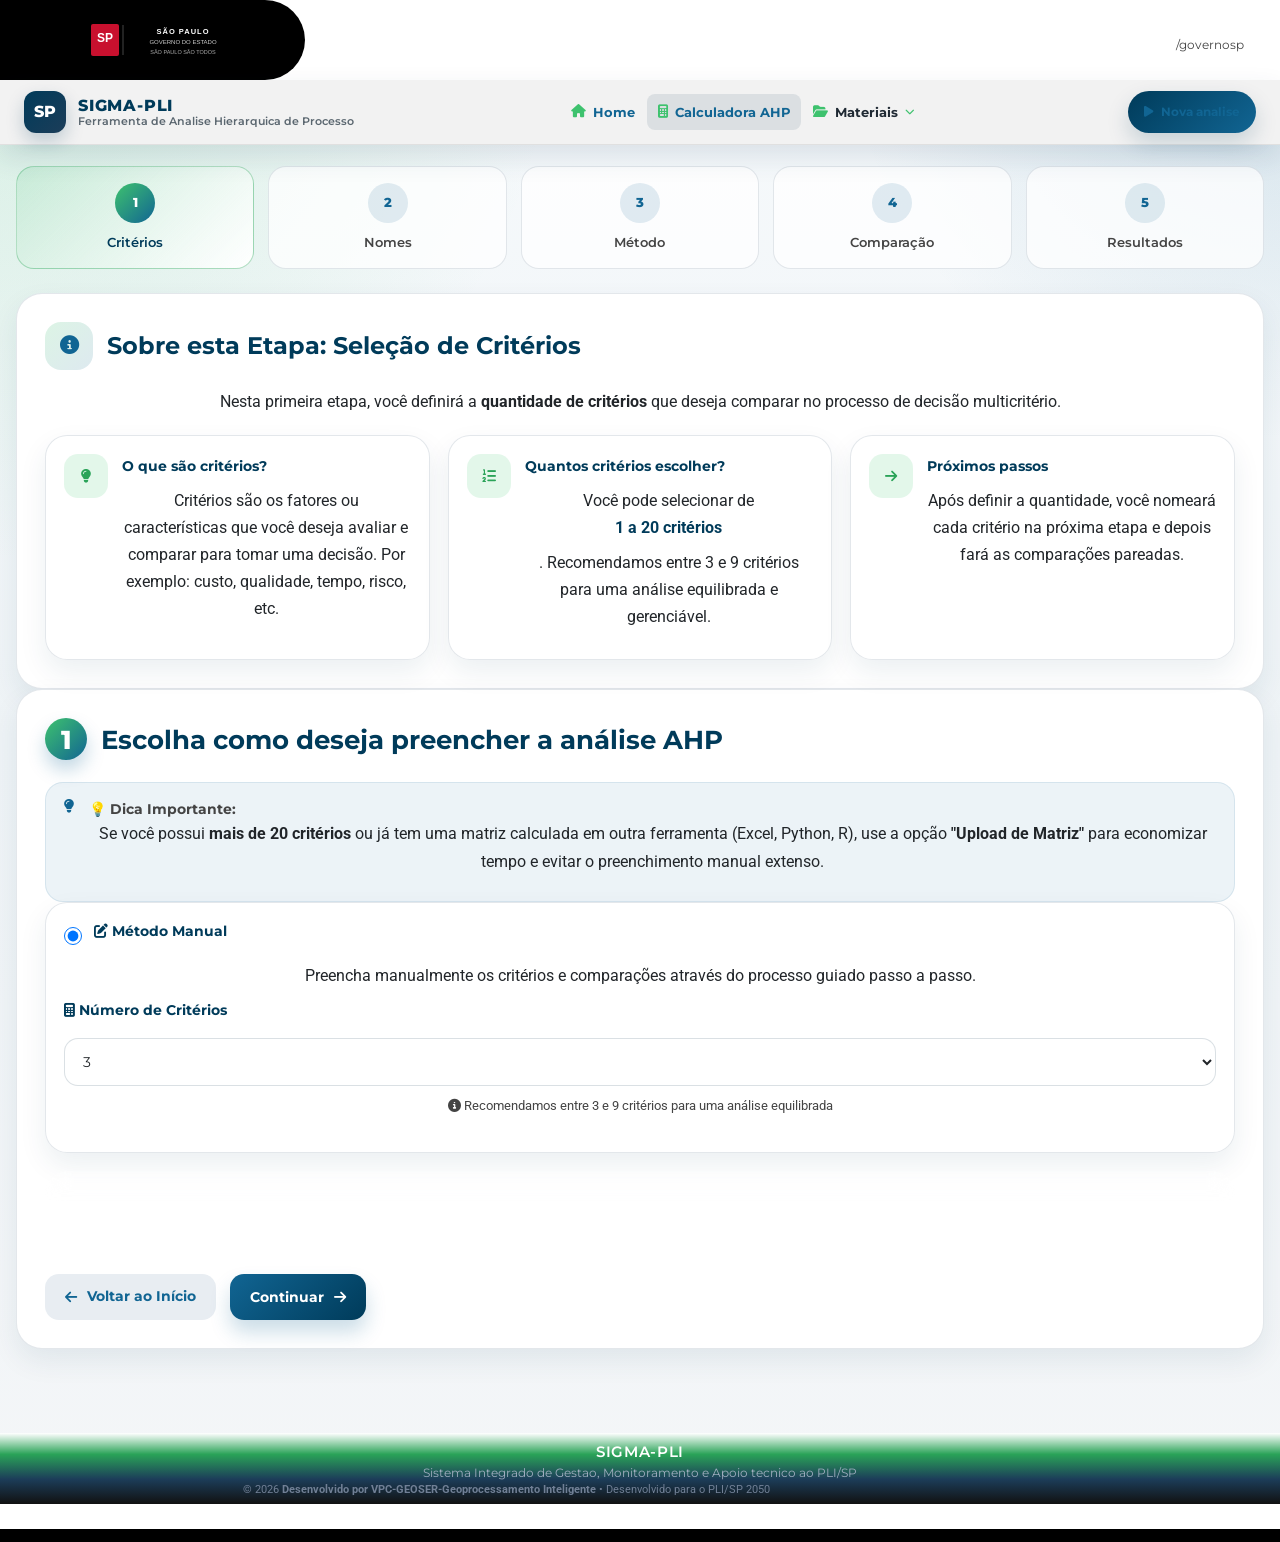
==== step1-criterios.html @ b212f22f "Initial project import with injected template shell" ====
<!DOCTYPE html>
<html lang="pt-BR">
<head>
    <meta charset="UTF-8">
    <meta name="viewport" content="width=device-width, initial-scale=1.0">
    <title>Etapa 1: Seleção de Critérios - SIGMA AHP</title>
    <link rel="stylesheet" href="https://cdnjs.cloudflare.com/ajax/libs/font-awesome/6.5.2/css/all.min.css">
    <link rel="stylesheet" href="assets/govsp/css/top-padrao-govsp-v2.min.css">
    <link rel="stylesheet" href="assets/govsp/css/rodape-padrao-govsp.min.css">
    <link rel="stylesheet" href="sigma-ahp.css">
</head>
<body class="ahp-app vw-page preview-layout preview-sticky-footer">
    <section class="govsp-topo"><div id="govsp-topbarGlobal" class="blu-e"><div id="topbarGlobal"><div id="topbarLink" class="govsp-black"><div class="govsp-portal"><a href="https://www.saopaulo.sp.gov.br" title="Site Governo do Estado de Sao Paulo" target="_blank" rel="noopener noreferrer"><img src="assets/govsp/img/logo-governo-do-estado-sp.svg" alt="Logomarca Governo de Sao Paulo" class="logo"></a></div></div><nav class="govsp-navbar govsp-navbar-expand-lg"><a class="govsp-social" href="http://bit.ly/govspnozap" rel="noopener noreferrer" target="_blank" aria-label="Whatsapp Governo do Estado de SP" title="Whatsapp Governo do Estado de SP"><i class="fab fa-whatsapp govsp-icon-social"></i></a><a class="govsp-social" href="https://www.flickr.com/governosp/" rel="noopener noreferrer" target="_blank" aria-label="Flickr Governo do Estado de SP" title="Flickr Governo do Estado de SP"><i class="fab fa-flickr govsp-icon-social"></i></a><a class="govsp-social" href="https://www.linkedin.com/company/governosp/" rel="noopener noreferrer" target="_blank" aria-label="LinkedIn Governo do Estado de SP" title="LinkedIn Governo do Estado de SP"><i class="fab fa-linkedin-in govsp-icon-social"></i></a><a class="govsp-social" href="https://www.tiktok.com/@governosp" rel="noopener noreferrer" target="_blank" aria-label="TikTok Governo do Estado de SP" title="TikTok Governo do Estado de SP"><i class="fab fa-tiktok govsp-icon-social"></i></a><a class="govsp-social" href="https://www.youtube.com/governosp/" rel="noopener noreferrer" target="_blank" aria-label="Youtube Governo do Estado de SP" title="Youtube Governo do Estado de SP"><i class="fab fa-youtube govsp-icon-social"></i></a><a class="govsp-social" href="https://www.twitter.com/governosp/" rel="noopener noreferrer" target="_blank" aria-label="Twitter Governo do Estado de SP" title="Twitter Governo do Estado de SP"><i class="fab fa-x-twitter govsp-icon-social"></i></a><a class="govsp-social" href="https://www.instagram.com/governosp/" rel="noopener noreferrer" target="_blank" aria-label="Instagram Governo do Estado de SP" title="Instagram Governo do Estado de SP"><i class="fab fa-instagram govsp-icon-social"></i></a><a class="govsp-social" href="https://www.facebook.com/governosp/" rel="noopener noreferrer" target="_blank" aria-label="Facebook Governo do Estado de SP" title="Facebook Governo do Estado de SP"><i class="fab fa-facebook-f govsp-icon-social"></i></a><p class="govsp-social">/governosp</p></nav></div><button class="govsp-kebab" id="govsp-kebab" aria-expanded="false" aria-label="Menu de redes sociais"><i class="fas fa-ellipsis-v"></i></button><ul class="govsp-dropdown vs3" id="govsp-dropdown" aria-hidden="true"><li><a class="govsp-social" role="button" href="http://bit.ly/govspnozap" rel="noopener noreferrer" target="_blank" aria-label="Whatsapp Governo do Estado de SP" title="Whatsapp Governo do Estado de SP"><i class="fab fa-whatsapp govsp-icon-social"></i></a></li><li><a class="govsp-social" role="button" href="https://www.flickr.com/governosp/" rel="noopener noreferrer" target="_blank" aria-label="Flickr Governo do Estado de SP" title="Flickr Governo do Estado de SP"><i class="fab fa-flickr govsp-icon-social"></i></a></li><li><a class="govsp-social" role="button" href="https://www.linkedin.com/company/governosp/" rel="noopener noreferrer" target="_blank" aria-label="LinkedIn Governo do Estado de SP" title="LinkedIn Governo do Estado de SP"><i class="fab fa-linkedin-in govsp-icon-social"></i></a></li><li><a class="govsp-social" role="button" href="https://www.tiktok.com/@governosp" rel="noopener noreferrer" target="_blank" aria-label="TikTok Governo do Estado de SP" title="TikTok Governo do Estado de SP"><i class="fab fa-tiktok govsp-icon-social"></i></a></li><li><a class="govsp-social" role="button" href="https://www.twitter.com/governosp/" rel="noopener noreferrer" target="_blank" aria-label="Twitter Governo do Estado de SP" title="Twitter Governo do Estado de SP"><i class="fab fa-x-twitter govsp-icon-social"></i></a></li><li><a class="govsp-social" role="button" href="https://www.youtube.com/governosp/" rel="noopener noreferrer" target="_blank" aria-label="Youtube Governo do Estado de SP" title="Youtube Governo do Estado de SP"><i class="fab fa-youtube govsp-icon-social"></i></a></li><li><a class="govsp-social" role="button" href="https://www.instagram.com/governosp/" rel="noopener noreferrer" target="_blank" aria-label="Instagram Governo do Estado de SP" title="Instagram Governo do Estado de SP"><i class="fab fa-instagram govsp-icon-social"></i></a></li><li><a class="govsp-social" role="button" href="https://www.facebook.com/governosp/" rel="noopener noreferrer" target="_blank" aria-label="Facebook Governo do Estado de SP" title="Facebook Governo do Estado de SP"><i class="fab fa-facebook-f govsp-icon-social"></i></a></li><li><p class="govsp-social">/governosp</p></li></ul></div></section>
    <header class="sigma-header sigma-header--public"><nav class="sigma-navbar"><div class="sigma-navbar__container"><a href="sigma-ahp.html" class="sigma-navbar__brand"><div class="sigma-navbar__brand-text"><span class="sigma-navbar__brand-title">SIGMA</span><span class="sigma-navbar__brand-subtitle">AHP Calculator</span></div></a><button class="sigma-navbar__toggle" type="button" aria-label="Abrir menu" aria-expanded="false"><span class="sigma-navbar__toggle-icon"><i class="fas fa-bars"></i></span></button><div class="sigma-navbar__menu" id="sigma-nav-menu"><ul class="sigma-navbar__nav"><li class="sigma-navbar__item"><a href="sigma-ahp.html" class="sigma-navbar__link"><i class="fas fa-house"></i><span>Início</span></a></li><li class="sigma-navbar__item"><a href="step1-criterios.html" class="sigma-navbar__link sigma-navbar__link--active"><i class="fas fa-calculator"></i><span>Calculadora</span></a></li><li class="sigma-navbar__item"><a href="#" class="sigma-navbar__link"><i class="fas fa-circle-question"></i><span>Ajuda</span></a></li></ul></div></div></nav></header>
    <main class="ahp-main"><div class="ahp-shell"><nav class="breadcrumb"><a href="sigma-ahp.html"><i class="fas fa-home"></i> Início</a><span class="breadcrumb-separator">/</span><span class="breadcrumb-current">Etapa 1: Critérios</span></nav><div class="progress-container"><div class="progress-bar"><div class="progress-step active"><div class="progress-circle">1</div><span>Critérios</span></div><div class="progress-step"><div class="progress-circle">2</div><span>Nomes</span></div><div class="progress-step"><div class="progress-circle">3</div><span>Método</span></div><div class="progress-step"><div class="progress-circle">4</div><span>Comparação</span></div><div class="progress-step"><div class="progress-circle">5</div><span>Resultados</span></div></div></div><section class="ahp-section info-card"><div class="info-card-header"><i class="fas fa-info-circle"></i><h2>Sobre esta Etapa: Seleção de Critérios</h2></div><div class="info-card-content"><p>Nesta primeira etapa, você definirá a <strong>quantidade de critérios</strong> que deseja comparar no processo de decisão multicritério.</p><div class="info-highlights"><div class="info-item"><i class="fas fa-lightbulb"></i><div><strong>O que são critérios?</strong><p>Critérios são os fatores ou características que você deseja avaliar e comparar para tomar uma decisão. Por exemplo: custo, qualidade, tempo, risco, etc.</p></div></div><div class="info-item"><i class="fas fa-list-ol"></i><div><strong>Quantos critérios escolher?</strong><p>Você pode selecionar de <strong>1 a 20 critérios</strong>. Recomendamos entre 3 e 9 critérios para uma análise equilibrada e gerenciável.</p></div></div><div class="info-item"><i class="fas fa-arrow-right"></i><div><strong>Próximos passos</strong><p>Após definir a quantidade, você nomeará cada critério na próxima etapa e depois fará as comparações pareadas.</p></div></div></div></div></section><section class="ahp-section"><h2 class="step-title"><span class="step-number">1</span>Escolha como deseja preencher a análise AHP</h2><div class="recommendation-box"><i class="fas fa-lightbulb"></i><div><strong>💡 Dica Importante:</strong><p>Se você possui <strong>mais de 20 critérios</strong> ou já tem uma matriz calculada em outra ferramenta (Excel, Python, R), use a opção <strong>"Upload de Matriz"</strong> para economizar tempo e evitar o preenchimento manual extenso.</p></div></div><div class="method-choice-card"><div class="method-choice-header"><input type="radio" id="method-manual" name="input-method" value="manual" checked onchange="toggleInputMethod()"><label for="method-manual"><i class="fas fa-edit"></i> <strong>Método Manual</strong></label></div><div id="manual-method-content" class="method-content"><p>Preencha manualmente os critérios e comparações através do processo guiado passo a passo.</p><div class="c-form-group"><label for="criteria-count" class="c-form-label"><i class="fas fa-calculator"></i> Número de Critérios</label><select id="criteria-count" class="c-form-control" title="Selecione a quantidade de critérios"><option value="1">1</option><option value="2">2</option><option value="3" selected>3</option><option value="4">4</option><option value="5">5</option><option value="6">6</option><option value="7">7</option><option value="8">8</option><option value="9">9</option><option value="10">10</option><option value="11">11</option><option value="12">12</option><option value="13">13</option><option value="14">14</option><option value="15">15</option><option value="16">16</option><option value="17">17</option><option value="18">18</option><option value="19">19</option><option value="20">20</option></select><small class="form-help"><i class="fas fa-info-circle"></i> Recomendamos entre 3 e 9 critérios para uma análise equilibrada</small></div></div></div><div class="method-choice-card"><div class="method-choice-header"><input type="radio" id="method-upload" name="input-method" value="upload" onchange="toggleInputMethod()"><label for="method-upload"><i class="fas fa-upload"></i> <strong>Upload de Matriz</strong></label></div><div id="upload-method-content" class="method-content method-content--hidden"><p>Faça o upload de uma matriz de comparação pareada previamente preenchida.</p><div class="upload-steps"><div class="upload-step"><div class="step-number-badge">1</div><div class="step-content"><strong>Baixe o modelo</strong><p>Escolha o formato de arquivo que preferir:</p><div class="template-buttons"><button onclick="downloadMatrixTemplate('csv')" class="c-btn c-btn--outline"><i class="fas fa-file-csv"></i> Baixar Modelo CSV</button><button onclick="downloadMatrixTemplate('json')" class="c-btn c-btn--outline"><i class="fas fa-file-code"></i> Baixar Modelo JSON</button></div></div></div><div class="upload-step"><div class="step-number-badge">2</div><div class="step-content"><strong>Preencha a matriz</strong><p>Edite o arquivo baixado com suas comparações pareadas usando a escala de Saaty (1-9).</p><div class="info-box"><i class="fas fa-info-circle"></i><div><strong>Formato esperado:</strong><ul class="info-list"><li>CSV: Matriz quadrada com nomes dos critérios na primeira linha/coluna</li><li>JSON: Objeto com arrays "criteria" e "matrix" (matriz quadrada)</li></ul></div></div></div></div><div class="upload-step"><div class="step-number-badge">3</div><div class="step-content"><strong>Faça o upload</strong><p>Selecione o arquivo preenchido para processar:</p><div class="upload-area"><label for="matrix-file-input" class="visually-hidden">Selecionar arquivo de matriz AHP (CSV ou JSON)</label><input type="file" id="matrix-file-input" accept=".csv,.json" onchange="handleFileSelect(event)" class="hidden-file-input" title="Selecionar arquivo de matriz AHP em formato CSV ou JSON"><button onclick="document.getElementById('matrix-file-input').click()" class="c-btn c-btn--secondary"><i class="fas fa-folder-open"></i> Selecionar Arquivo</button><div id="file-info" class="file-info"></div></div></div></div></div></div></div><div class="c-form-actions"><a href="sigma-ahp.html" class="c-btn c-btn--secondary"><i class="fas fa-arrow-left c-btn__icon"></i>Voltar ao Início</a><button id="continue-btn" onclick="processCriteriaCount()" class="c-btn c-btn--primary">Continuar<i class="fas fa-arrow-right c-btn__icon c-btn__icon--right"></i></button></div></section></div></main>
    <div id="rodape-geral"><footer class="sigma-footer"><div class="sigma-footer__container"><p class="sigma-footer__copyright">&copy; 2025 SIGMA - Sistema Integrado de Gestão, Monitoramento e Apoio técnico ao PLI/SP-2050. Todos os direitos reservados.</p></div></footer><section id="govsp-rodape"><div class="container rodape"><div class="logo-rodape"><a href="https://www.saopaulo.sp.gov.br/" target="_blank" rel="noopener noreferrer"><img src="assets/govsp/img/logo-rodape-governo-do-estado-sp.svg" alt="Site do Governo de Sao Paulo" width="206" height="38"></a></div></div></section></div>
    <script src="assets/govsp/js/script-top-v2.js"></script><script src="js/layout.js"></script><script src="js/script.js"></script><script>let uploadedMatrixData = null;function toggleInputMethod(){const manualRadio=document.getElementById('method-manual');const uploadRadio=document.getElementById('method-upload');const manualContent=document.getElementById('manual-method-content');const uploadContent=document.getElementById('upload-method-content');const continueBtn=document.getElementById('continue-btn');if(manualRadio.checked){manualContent.style.display='block';uploadContent.style.display='none';continueBtn.textContent='Continuar';continueBtn.innerHTML='Continuar<i class="fas fa-arrow-right c-btn__icon c-btn__icon--right"></i>';continueBtn.onclick=processCriteriaCount;}else if(uploadRadio.checked){manualContent.style.display='none';uploadContent.style.display='block';continueBtn.textContent='Processar Matriz';continueBtn.innerHTML='<i class="fas fa-check c-btn__icon"></i>Processar Matriz';continueBtn.onclick=processUploadedMatrix;}}function downloadMatrixTemplate(format){const sampleCriteria=['Critério 1','Critério 2','Critério 3'];const sampleMatrix=[[1,1,1],[1,1,1],[1,1,1]];if(format==='csv'){let csvContent=','+sampleCriteria.join(',')+'\n';for(let i=0;i<sampleCriteria.length;i++){let row=sampleCriteria[i];for(let j=0;j<sampleMatrix[i].length;j++){row+=','+sampleMatrix[i][j];}csvContent+=row+'\n';}csvContent+='\n# INSTRUÇÕES:\n';csvContent+='# 1. Mantenha a primeira linha (nomes dos critérios) e primeira coluna\n';csvContent+='# 2. Substitua os valores 1 pelas suas comparações usando a escala de Saaty (1-9)\n';csvContent+='# 3. Diagonal principal deve sempre ser 1\n';csvContent+='# 4. Para cada par (i,j), se você preencher valor X, o par (j,i) será automaticamente 1/X\n';csvContent+='# 5. Escala: 1=Igual, 3=Moderado, 5=Forte, 7=Muito forte, 9=Extremo (valores pares são intermediários)\n';const blob=new Blob([csvContent],{type:'text/csv;charset=utf-8;'});const url=URL.createObjectURL(blob);const link=document.createElement('a');link.href=url;link.download='modelo_matriz_ahp.csv';link.click();URL.revokeObjectURL(url);showNotification('Modelo CSV baixado com sucesso!','success');}else if(format==='json'){const templateData={criteria:sampleCriteria,matrix:sampleMatrix,instructions:{step1:'Edite o array "criteria" com os nomes dos seus critérios',step2:'Ajuste o tamanho da matriz "matrix" conforme o número de critérios',step3:'Preencha a matriz usando a escala de Saaty (1-9)',scale:'1=Igual, 3=Moderado, 5=Forte, 7=Muito forte, 9=Extremo',note:'A diagonal principal deve sempre ser 1. Para cada par (i,j), o valor (j,i) será automaticamente calculado como 1/valor(i,j)'}};const jsonContent=JSON.stringify(templateData,null,2);const blob=new Blob([jsonContent],{type:'application/json;charset=utf-8;'});const url=URL.createObjectURL(blob);const link=document.createElement('a');link.href=url;link.download='modelo_matriz_ahp.json';link.click();URL.revokeObjectURL(url);showNotification('Modelo JSON baixado com sucesso!','success');}}function handleFileSelect(event){const file=event.target.files[0];const fileInfo=document.getElementById('file-info');if(!file){fileInfo.innerHTML='';uploadedMatrixData=null;return;}const fileName=file.name;const fileSize=(file.size/1024).toFixed(2)+' KB';const fileExtension=fileName.split('.').pop().toLowerCase();fileInfo.innerHTML=`<div class="selected-file"><i class="fas fa-file-alt"></i><div><strong>${fileName}</strong><small>${fileSize}</small></div></div>`;const reader=new FileReader();reader.onload=function(e){try{const content=e.target.result;if(fileExtension==='csv'){uploadedMatrixData=parseCSVMatrix(content);}else if(fileExtension==='json'){uploadedMatrixData=parseJSONMatrix(content);}else{throw new Error('Formato de arquivo não suportado. Use CSV ou JSON.');}if(uploadedMatrixData){showNotification('Arquivo carregado com sucesso! Clique em "Processar Matriz" para continuar.','success');}}catch(error){showNotification('Erro ao ler arquivo: '+error.message,'error');uploadedMatrixData=null;}};reader.onerror=function(){showNotification('Erro ao ler o arquivo.','error');uploadedMatrixData=null;};reader.readAsText(file);}function parseCSVMatrix(content){const lines=content.split('\n').filter(line=>line.trim()&&!line.trim().startsWith('#'));if(lines.length<2){throw new Error('Arquivo CSV inválido: muito poucas linhas.');}const headerLine=lines[0].split(',').map(s=>s.trim()).filter(s=>s);const criteria=headerLine.slice(1);const matrix=[];for(let i=1;i<lines.length&&i<=criteria.length;i++){const parts=lines[i].split(',').map(s=>s.trim());const row=[];for(let j=1;j<parts.length&&j<=criteria.length;j++){const value=parseFloat(parts[j]);if(isNaN(value)){throw new Error(`Valor inválido na linha ${i}, coluna ${j}: ${parts[j]}`);}row.push(value);}if(row.length===criteria.length){matrix.push(row);}}if(matrix.length!==criteria.length){throw new Error(`Matriz não é quadrada. Critérios: ${criteria.length}, Linhas: ${matrix.length}`);}validateMatrix(criteria,matrix);return{criteria,matrix};}function parseJSONMatrix(content){const data=JSON.parse(content);if(!data.criteria||!Array.isArray(data.criteria)){throw new Error('JSON inválido: propriedade "criteria" não encontrada ou não é um array.');}if(!data.matrix||!Array.isArray(data.matrix)){throw new Error('JSON inválido: propriedade "matrix" não encontrada ou não é um array.');}const criteria=data.criteria;const matrix=data.matrix;if(matrix.length!==criteria.length){throw new Error(`Matriz não é quadrada. Critérios: ${criteria.length}, Linhas: ${matrix.length}`);}for(let i=0;i<matrix.length;i++){if(!Array.isArray(matrix[i])||matrix[i].length!==criteria.length){throw new Error(`Linha ${i+1} da matriz tem tamanho incorreto.`);}}validateMatrix(criteria,matrix);return{criteria,matrix};}function validateMatrix(criteria,matrix){const n=criteria.length;for(let i=0;i<n;i++){if(matrix[i][i]!==1){throw new Error(`Diagonal principal inválida na posição [${i+1},${i+1}]. Deve ser 1, encontrado: ${matrix[i][i]}`);}}for(let i=0;i<n;i++){for(let j=i+1;j<n;j++){const value=matrix[i][j];const reciprocal=matrix[j][i];const expectedReciprocal=1/value;if(Math.abs(reciprocal-expectedReciprocal)>0.01){console.warn(`Aviso: Reciprocidade não exata em [${i+1},${j+1}]. Valor: ${value}, Recíproco esperado: ${expectedReciprocal}, Encontrado: ${reciprocal}`);}}}return true;}function processUploadedMatrix(){if(!uploadedMatrixData){showNotification('Por favor, selecione um arquivo de matriz primeiro.','error');return;}try{const{criteria,matrix}=uploadedMatrixData;localStorage.setItem('ahp_criteriaCount',criteria.length);localStorage.setItem('ahp_criteria',JSON.stringify(criteria));localStorage.setItem('ahp_uploadedMatrix',JSON.stringify(matrix));localStorage.setItem('ahp_inputMethod','upload');showNotification('Processando matriz e calculando resultados...','info');setTimeout(()=>{window.location.href='step5-resultados.html';},1000);}catch(error){showNotification('Erro ao processar matriz: '+error.message,'error');}}function processCriteriaCount(){const countSelect=document.getElementById('criteria-count');const criteriaCount=parseInt(countSelect.value,10);localStorage.removeItem('ahp_uploadedMatrix');localStorage.setItem('ahp_inputMethod','manual');localStorage.setItem('ahp_criteriaCount',criteriaCount);window.location.href='step2-nomes.html';}function showNotification(message,type){const notificationDiv=document.createElement('div');notificationDiv.className=`notification notification-${type}`;notificationDiv.innerHTML=`<i class="fas fa-${type==='success'?'check-circle':type==='error'?'exclamation-circle':'info-circle'}"></i><span>${message}</span>`;document.body.appendChild(notificationDiv);setTimeout(()=>{notificationDiv.style.animation='slideOut 0.3s ease-out';setTimeout(()=>notificationDiv.remove(),300);},4000);}document.addEventListener('DOMContentLoaded',function(){const savedCount=localStorage.getItem('ahp_criteriaCount');if(savedCount){document.getElementById('criteria-count').value=savedCount;}const savedMethod=localStorage.getItem('ahp_inputMethod');if(savedMethod==='upload'){document.getElementById('method-upload').checked=true;toggleInputMethod();}});</script>
</body>
</html>
---- assets/govsp/css/top-padrao-govsp-v2.min.css ----
@import url(https://fonts.googleapis.com/css2?family=Montserrat:wght@400;500;600&display=swap);

.govsp-blue {
  background: #034ea2
}

.govsp-black {
  background: #000
}

.govsp-gray {
  background: #4d4d4f
}

.govsp-white {
  background: #fff
}

img.govsp-icon-social:hover {
  filter: drop-shadow(1);
  box-shadow: inset 0 0 0 20px #e6e4e4;
  border-radius: 3px
}

.govsp-link:hover {
  background: #444 !important;
  color: #fff;
  border-color: #444;
  text-decoration: none !important
}

.govsp-link.digital:hover {
  background: #808080 !important;
  color: #fff !important;
  text-decoration: none !important
}

p.govsp-social {
  color: #444;
  font-size: 12px !important;
  margin-top: 0;
  height: 0;
  padding-right: 20px;
  margin-bottom: 10px;
  padding-left: 8px;
  display: flex
}

div#separador-nav {
  background-color: gray;
  margin: 0 25px 0 10px;
  height: 25px;
  width: 1px !important
}

::-moz-selection {
  background: #666;
  text-shadow: none;
  color: #fff
}

::selection {
  background: #666;
  text-shadow: none;
  color: #fff
}

.govsp-link {
  font-size: 12px;
  color: gray;
  border: 1px solid;
  border-radius: 16px;
  padding: 6px 10px;
  margin-right: 80px;
  text-decoration: none
}

.govsp-link.digital {
  font-size: 14px;
  color: #000;
  padding: 3px 10px;
  font-weight: 500
}

@media only screen {
  #govsp-topbarGlobal {
      width: 100%;
      display: block;
      box-sizing: border-box;
      z-index: 0;
      position: relative
  }

  #govsp-topbarGlobal * {
      box-sizing: border-box;
      font-family: 'Montserrat', verdana, sans-serif
  }

  #govsp-topbarGlobal.blu-e {
      background-color: #fff
  }

  #govsp-topbarGlobal.gre-y {
      background-color: #ccc
  }

  #govsp-topbarGlobal.yello-w {
      background-color: #fc0
  }

  #govsp-topbarGlobal.re-d {
      background-color: red
  }

  #govsp-topbarGlobal.blac-k {
      background-color: #11161d
  }

  #govsp-topbarGlobal #topbarGlobal {
      width: 100%;
      max-width: 968px;
      margin: auto;
      font-size: 0;
      text-align: right
  }

  #govsp-topbarGlobal #topbarLink {
      font-size: 20px;
      font-weight: 700;
      width: auto;
      text-align: left
  }

  #govsp-topbarGlobal #topbarLink a {
      text-decoration: none;
      padding: 5px
  }

  #govsp-topbarGlobal #topbarLink a:active, #govsp-topbarGlobal #topbarLink a:visited {
      color: inherit
  }

  #govsp-topbarGlobal #topbarLink a:hover {
      cursor: pointer;
      text-decoration: underline
  }

  #govsp-topbarGlobal.blac-k #topbarLink a, #govsp-topbarGlobal.blu-e #topbarLink a, #govsp-topbarGlobal.re-d #topbarLink a {
      color: #fff
  }

  #govsp-topbarGlobal.blac-k #topbarLink a, #govsp-topbarGlobal.re-d #topbarLink a, #govsp-topbarGlobal.whit-e #topbarLink a {
      color: #000
  }

  #govsp-topbarGlobal.gre-y #topbarLink a, #govsp-topbarGlobal.yello-w #topbarLink a {
      color: #000
  }

  #govsp-topbarGlobal #topbarMenu, #govsp-topbarGlobal #topbarOpen {
      font-size: 13px;
      color: #fff;
      padding: 0;
      margin: 0
  }

  #govsp-topbarGlobal #topbarMenu li, #govsp-topbarGlobal #topbarOpen li {
      display: block
  }

  #govsp-topbarGlobal #topbarMenu br+li, #govsp-topbarGlobal #topbarOpen br+li {
      padding: 4px 8px;
      margin-top: -8px;
      cursor: default;
      font-weight: 700
  }

  #govsp-topbarGlobal #topbarMenu a, #govsp-topbarGlobal #topbarOpen a {
      display: block;
      width: 100%;
      color: #fff;
      text-decoration: none;
      line-height: 1.3;
      padding: 4px 8px
  }

  #govsp-topbarGlobal #topbarMenu a:hover, #govsp-topbarGlobal #topbarOpen a:hover {
      background-color: rgba(166, 166, 166, .6)
  }

  #govsp-topbarGlobal #topbarOpen>li {
      position: relative;
      margin: 0 10px 0 0
  }

  #govsp-topbarGlobal #topbarOpen>li span {
      font-size: 22px;
      line-height: 0;
      font-weight: 400;
      display: inline-block;
      vertical-align: text-top;
      margin-top: 4px;
      width: 13px
  }

  #govsp-topbarGlobal #topbarOpen.topbarOpening #topbarMenu {
      display: block !important
  }

  #govsp-topbarGlobal #topbarMenu {
      margin-left: 0;
      overflow-y: auto;
      position: absolute;
      left: 0;
      height: 450px;
      width: 350px;
      text-align: left;
      background-color: #999;
      background: -webkit-gradient(linear, left top, left bottom, from(#999), to(#11161d));
      background: -webkit-linear-gradient(top, #999, #11161d);
      background: -moz-linear-gradient(top, #999, #11161d);
      background: -ms-linear-gradient(top, #999, #11161d);
      background: -o-linear-gradient(top, #999, #11161d);
      background: linear-gradient(to bottom, #999, #11161d);
      border-radius: 0 10px 10px 0
  }

  #govsp-topbarGlobal #topbarMenu::-webkit-scrollbar-track {
      -webkit-box-shadow: inset 0 0 6px rgba(0, 0, 0, .3);
      border-radius: 10px;
      background-color: #a6a6a6
  }

  #govsp-topbarGlobal #topbarMenu::-webkit-scrollbar {
      width: 10px;
      border-radius: 10px;
      background-color: #f2f2f2
  }

  #govsp-topbarGlobal #topbarMenu::-webkit-scrollbar-thumb {
      background-color: #d9d9d9
  }
}

@media only screen and (max-width: 968px) {
  #govsp-topbarGlobal #topbarMenu {
      left: inherit;
      right: 0
  }

  #govsp-topbarGlobal #topbarLink {
      width: 47%
  }
}

@media only screen and (min-width: 768px) {
  #govsp-topbarGlobal {
      padding: 0
  }

  #govsp-topbarGlobal #topbarGlobal {
      min-width: 84px;
      min-height: 80px
  }

  #govsp-topbarGlobal #topbarLink, #govsp-topbarGlobal #topbarLogo, #govsp-topbarGlobal #topbarOpen {
      display: inline-block;
      vertical-align: middle
  }

  #govsp-topbarGlobal #topbarLogo {
      background-repeat: no-repeat;
      min-width: 84px;
      min-height: 60px;
      background-position: center right;
      padding: 16.5px 0;
      width: 18%
  }
}

@media only screen and (max-width: 480px) {
  #govsp-topbarGlobal #topbarLink.govsp-blue {
      padding: 20px 16px 0 2% !important
  }
}

@media only screen and (max-width: 460px) {
  a.govsp-link {
      margin-right: 10px
  }

  a.govsp-link:hover {
      background: #444 !important;
      text-decoration: none !important
  }
}

@media only screen and (max-width: 400px) {
  a.govsp-link {
      margin-left: 10px;
      margin-right: 10px
  }

  a.govsp-link:hover {
      background: #444 !important;
      text-decoration: none !important
  }

  .govsp-portal {
      font-size: 16px;
      margin-top: 4px
  }
}

@media only screen and (min-width: 768px) {
  .govsp-kebab {
      display: none
  }

  .govsp-dropdown.govsp-active {
      display: none !important;
      visibility: hidden !important;
  }

  div#govsp-topbarGlobal div#topbarGlobal {
      max-width: 100% !important;
      display: flex;
      position: relative;
      justify-content: flex-end;
      border: none
  }

  div#govsp-topbarGlobal div#topbarGlobal #topbarLink {
      position: absolute;
      width: 305px;
      height: 80px;
      top: 0;
      left: 0;
      padding: 16px 0 20px 20px;
      border-radius: 0 50px 50px 0
  }

  .govsp-portal {
      display: flex;
      flex-direction: column;
      align-items: center;
      padding: 0;
      margin: 0 auto
  }

}

@media only screen and (max-width: 768px) {
  .govsp-navbar .govsp-navbar-expand-lg {
      display: none !important;
  }

  .govsp-social {
      margin-top: 8px;
      margin-right: 2px
  }

  .govsp-link.digital {
      font-size: 10px
  }

  .govsp-social img {
      width: 30px;
      max-width: 100%;
  }

  .govsp-link {
      font-size: 10px;
      color: #444;
      border: 1px solid;
      border-radius: 16px;
      padding: 6px 10px;
      margin-top: 10px;
      margin-left: 20px
  }

  .govsp-portal img {
      max-width: 209px
  }

  .govsp-link.digital {
      margin-right: 18px !important;
      padding: 0 10px
  }

  a.govsp-link.digital {
      height: 25px;
      display: flex;
      align-items: center;
      justify-content: center
  }

  #govsp-topbarGlobal #topbarLink.govsp-black, #govsp-topbarGlobal #topbarLink.govsp-blue, #govsp-topbarGlobal #topbarLink.govsp-gray, #govsp-topbarGlobal #topbarLink.govsp-white {
      width: 76%;
      text-align: left
  }

  nav.govsp-navbar.govsp-navbar-expand-lg {
      display: none
  }

  div#govsp-topbarGlobal {
      border-bottom: 0
  }

  .govsp-kebab {
      cursor: pointer;
      position: absolute;
      box-sizing: border-box;
      padding: 0;
      float: right;
      top: 20px;
      right: 10px;
      width: 40px;
      display: flex;
      align-items: center;
      justify-content: center;
      height: 40px;
      background: transparent!important;
      border: none;
      border-radius: 1px;
  }

  .govsp-kebab.govsp-active {
      display: inline-flex;
  }

  .govsp-kebab.govsp-active img {
      transform: rotate(90deg);
  }
}

.govsp-kebab figure {
  width: 6px;
  height: 6px;
  border-radius: 5px;
  background: #444;
  margin: 3px 0
}

.govsp-middle {
  transform: scale(1);
  position: relative;
  box-shadow: 0 .1px .1px 0 rgba(0, 0, 0, .16), 0 .1px .3px 0 rgba(0, 0, 0, .12);
  -webkit-filter: blur(.1px);
  filter: blur(.1px)
}

.govsp-middle.govsp-active {
  margin-right: 3px;
  padding-left: 3px;
  padding-right: 3px;
  box-shadow: 0 .1px .1px 0 rgba(0, 0, 0, .16), 0 .1px .3px 0 rgba(0, 0, 0, .12)
}

.govsp-cross {
  position: absolute;
  top: 50%;
  left: 50%;
  transform: translate(-50%, -50%) scale(0);
  margin-top: -1px;
  font-family: Nunito, sans-serif;
  color: #fff;
  transition: all .2s cubic-bezier(.72, 1.2, .71, .72);
  font-size: 22px;
  -webkit-user-select: none;
  user-select: none
}

.govsp-cross.govsp-active {
  transform: translate(-50%, -50%) scale(1);
  transition: all .15s cubic-bezier(.32, 2.04, .85, .54)
}

.govsp-dropdown {
  position: relative;
  width: 100%;
  padding: 0 0 10px;
  border-bottom: solid 1px #444;
  transform: scale(0);
  display: none;
  visibility: hidden;
}

.govsp-dropdown li {
  display: block
}

.govsp-dropdown li a, .govsp-dropdown li p {
  display: inline-block;
  white-space: pre;
  box-sizing: border-box
}

.govsp-dropdown li a:hover {
  background: #ebebeb
}

.govsp-dropdown:hover ul {
  transform: scale(1)
}

.govsp-dropdown.govsp-active {
  padding-top: 0;
  display: inline-flex;
  visibility: visible;
  transform: scale(1);
  transition: all .25s cubic-bezier(.5, 1.8, .9, .8);
  background: #fff;
}

@media (min-width: 992px) {
  .govsp-navbar-expand-lg {
      -ms-flex-flow: row nowrap;
      flex-flow: row nowrap;
      -ms-flex-pack: start;
      justify-content: flex-start
  }
}

.govsp-navbar {
  position: relative;
  display: -ms-flexbox;
  display: flex;
  -ms-flex-wrap: wrap;
  flex-wrap: wrap;
  -ms-flex-align: center;
  align-items: center;
  -ms-flex-pack: justify;
  justify-content: space-between;
  padding: 1.3rem 1rem
}

ul.govsp-dropdown.govsp-active.hide-dropdown {
  display: none
}

.govsp-acessibilidade {
  margin-right: 2px;
  margin-top: 2px
}

a.govsph-pasta {
  padding: 0 !important
}

a.govsph-pasta:hover {
  text-decoration: none !important
}

@media (max-width: 798px) {
  .govsp-portal {
      border-radius: 0 50px 50px 0;
      margin: 0 auto;
  }

  .govsp-black {
      border-radius: 0 50px 50px 0 !important;
      height: 80px;
      display: flex;
      align-items: center;
      padding-left: 0
  }

  p.govsp-social {
      margin: 2px;
  }
}

@media (max-width: 980px) {
  .govsp-link {
      margin-right: 0
  }
}

#topbarGlobal.govsp-active {
  height: 80px;
}

.govsp-dropdown.govsp-active li:last-child {
  display: none;
  visibility: hidden;
}

.govsp-topo * {
  color: #000;
}

.govsp-topo a.govsp-social {
  margin-left: 4px;
  border-radius: 1px;
}

.govsp-topo .govsp-acessibilidade {
  margin-right: 2px;
  margin-top: 2px;
  border-radius: 1px;
}

.govsp-topo a:focus-visible,
.govsp-topo button:focus-visible {
  outline-offset: 2px;
  outline: 2px solid;
  outline-color: currentColor;
}

.govsp-topo #govsp-topbarGlobal.blac-k #topbarLink a,
.govsp-topo #govsp-topbarGlobal.blu-e #topbarLink a,
.govsp-topo #govsp-topbarGlobal.re-d #topbarLink a {
  color: #fff;
  display: block;
  border-radius: 2px;
}
---- assets/govsp/css/rodape-padrao-govsp.min.css ----
/* Theme: Governo do Estado de SP
   Author: CDN 
   version 03.03.2023
*/
@import url('https://fonts.googleapis.com/css2?family=Open+Sans:wght@300;400;500;600;700&display=swap');

/* footer */
section#govsp-rodape {
  bottom: 0;
  display: flex;
  flex-direction: column;
  justify-content: center;
  align-items: center;

  background: #FFFFFF!important;
  background-color: #FFFFFF!important;
 
  min-height: 200px;
  width: 100%;
  max-width: 100vw;
  z-index: 9999999;
}

section#govsp-rodape .btn {
  display: inline-block;
  font-weight: 400;
  line-height: 1.5;
  text-align: center;
  text-decoration: none;
  vertical-align: middle;
  cursor: pointer;
  -webkit-user-select: none;
  -moz-user-select: none;
  user-select: none;
  background-color: transparent;
  border: 1px solid transparent;
  padding: 0.375rem 0.75rem;
  font-size: 16px;
  border-radius: 0.25rem;
  transition: color .15s ease-in-out,background-color .15s ease-in-out,border-color .15s ease-in-out,box-shadow .15s ease-in-out;
}

section#govsp-rodape div {
  padding: 0;
}

section#govsp-rodape .container {
   width: 100%!important;
   max-width: 100%;
   display: flex;
   justify-content: center;
   flex-direction: column;
   flex-wrap: wrap;
}

section#govsp-rodape .container.rodape {
  height: 120px;
  width: 100%;
  background: #000000!important;
  background-color: #000000!important;
  margin-top: 60px;
  font-size: 16px;
}



section#govsp-rodape .linha-botoes {
  display: flex;
  width: 100%;
  flex-wrap: wrap;
  justify-content: center;
  padding: 0;
  padding-top: 40px;
  padding-bottom: 40px;
  margin-top: 20px;
  font-size: 16px;
}

section#govsp-rodape .linha-botoes .coluna-4 {
    width: 33.33333333%;
    text-align: center;

    display: flex;
    align-items: center;
    justify-content: center;
}


section#govsp-rodape .linha-botoes .btn-model {
  width: 202px;
  min-height: 35px;

  display: flex;
  align-items: center;
  justify-content: center;

  font-family: 'Open Sans', sans-serif, arial;
  color: #FFFFFF!important;
  padding: 4px 35px;
  border-radius: 20px;
  border: 0;
  background: #243e63;
  transition: background ease .2s;
  text-decoration: none;
  font-size: 16px!important;
}

section#govsp-rodape .linha-botoes .btn-model:hover {
  color: #FFFFFF;
  background: #000000;
}

section#govsp-rodape .logo-rodape {
   max-width: 100%;
   margin: 0 auto;
   display: flex;
   justify-content: center;
   align-items: center;
   height: 120px;
}

section#govsp-rodape div {
  text-align: center;
}


@media screen and (max-width: 780px) {
  section#govsp-rodape {
    margin-top: 45px;
    }

    section#govsp-rodape .linha-botoes {
      flex-direction: column;
      padding: 0;
      margin-top: 12px;
    }

    section#govsp-rodape .linha-botoes .coluna-4 {
      min-width: 100%;
      width: 100%;
      padding-top: 15px;
    }

    section#govsp-rodape .linha-botoes .btn-model {
      width: 95%;
    }
}
#govsp-rodape a:focus, #govsp-rodape a:hover {  
  border: 1px dotted #cccccc52;  
}
---- sigma-ahp.css ----
@import url("./assets/css/style_global_reset_base.css");
@import url("./assets/css/components/style_navbar_public.css");
@import url("./assets/css/components/style_govsp_bridge_transitions.css");

:root {
  --ahp-surface: rgba(255, 255, 255, 0.92);
  --ahp-surface-strong: #ffffff;
  --ahp-border: rgba(28, 61, 89, 0.12);
  --ahp-border-strong: rgba(17, 101, 147, 0.18);
  --ahp-shadow: 0 20px 48px rgba(28, 61, 89, 0.12);
  --ahp-shadow-soft: 0 12px 28px rgba(0, 59, 90, 0.08);
  --ahp-radius: 22px;
  --ahp-radius-sm: 14px;
  --ahp-page-width: min(1360px, calc(100vw - 32px));
}

* {
  box-sizing: border-box;
}

html {
  scroll-behavior: smooth;
}

body.ahp-app {
  min-height: 100vh;
  margin: 0;
  color: var(--pli-text);
  font-family: var(--pli-font-primary);
  background:
    radial-gradient(circle at top left, rgba(62, 194, 110, 0.18), transparent 28%),
    radial-gradient(circle at top right, rgba(17, 101, 147, 0.16), transparent 22%),
    linear-gradient(180deg, #f7fafc 0%, #eef3f6 48%, #f4f6f8 100%);
}

body.ahp-app a {
  color: var(--pli-blue);
}

.sigma-header--public .sigma-navbar__brand {
  display: flex;
}

.sigma-header--public .sigma-navbar__brand-title {
  color: var(--pli-deep);
}

.sigma-header--public .sigma-navbar__brand-subtitle {
  color: var(--pli-text-muted);
}

.sigma-header--public .sigma-navbar__menu {
  justify-content: flex-end;
}

.ahp-main {
  flex: 1 0 auto;
  width: 100%;
}

.ahp-shell {
  width: var(--ahp-page-width);
  margin: 0 auto;
  padding: 24px 0 48px;
}

.ahp-hero {
  position: relative;
  overflow: hidden;
  background:
    linear-gradient(135deg, rgba(0, 59, 90, 0.96) 0%, rgba(28, 61, 89, 0.96) 52%, rgba(42, 163, 88, 0.92) 100%);
  color: #ffffff;
  border-radius: 28px;
  padding: 34px;
  box-shadow: var(--ahp-shadow);
  margin-bottom: 24px;
}

.ahp-hero::before,
.ahp-hero::after {
  content: "";
  position: absolute;
  inset: auto;
  border-radius: 999px;
  pointer-events: none;
}

.ahp-hero::before {
  width: 280px;
  height: 280px;
  right: -80px;
  top: -120px;
  background: rgba(255, 255, 255, 0.08);
}

.ahp-hero::after {
  width: 220px;
  height: 220px;
  left: -70px;
  bottom: -110px;
  background: rgba(255, 255, 255, 0.06);
}

.ahp-hero__content,
.ahp-hero__stats {
  position: relative;
  z-index: 1;
}

.ahp-hero__eyebrow {
  display: inline-flex;
  align-items: center;
  gap: 10px;
  padding: 8px 14px;
  border-radius: 999px;
  background: rgba(255, 255, 255, 0.12);
  font-size: var(--font-size-xs);
  font-weight: 700;
  letter-spacing: 0.08em;
  text-transform: uppercase;
}

.ahp-hero h1 {
  margin: 18px 0 10px;
  font-size: clamp(2rem, 4vw, 3.2rem);
  line-height: 1.02;
  color: #ffffff;
}

.ahp-hero p {
  max-width: 880px;
  margin: 0;
  color: rgba(255, 255, 255, 0.88);
  font-size: var(--font-size-base);
  line-height: 1.7;
}

.ahp-hero__meta {
  display: flex;
  flex-wrap: wrap;
  gap: 12px;
  margin-top: 22px;
}

.ahp-chip {
  display: inline-flex;
  align-items: center;
  gap: 8px;
  padding: 10px 14px;
  border-radius: 999px;
  background: rgba(255, 255, 255, 0.12);
  color: #ffffff;
  font-size: var(--font-size-xs);
  font-weight: 600;
}

.ahp-stats-grid,
.features-grid,
.process-grid,
.method-selection-grid,
.template-buttons,
.info-highlights,
.upload-steps,
.metrics-grid,
.export-grid {
  display: grid;
  gap: 18px;
}

.ahp-stats-grid {
  grid-template-columns: repeat(3, minmax(0, 1fr));
  margin-top: 24px;
}

.ahp-stat-card,
.feature-card,
.process-card,
.method-option-card,
.method-choice-card,
.info-item,
.upload-step,
.metric-card,
.export-card {
  background: var(--ahp-surface);
  -webkit-backdrop-filter: blur(12px);
  backdrop-filter: blur(12px);
  border: 1px solid var(--ahp-border);
  border-radius: var(--ahp-radius);
  box-shadow: var(--ahp-shadow-soft);
}

.ahp-stat-card {
  padding: 18px 20px;
}

.ahp-stat-card strong {
  display: block;
  font-size: 1.65rem;
  color: #ffffff;
}

.ahp-stat-card span {
  color: rgba(255, 255, 255, 0.72);
  font-size: var(--font-size-xs);
}

.page-grid {
  display: grid;
  gap: 24px;
}

.ahp-section,
.info-card {
  background: var(--ahp-surface-strong);
  border: 1px solid var(--ahp-border);
  border-radius: 26px;
  box-shadow: var(--ahp-shadow-soft);
  padding: 28px;
}

.info-card--spaced {
  margin-top: 20px;
}

.section-title,
.step-title,
.info-card-header h2,
.info-card-header h3 {
  margin: 0;
  color: var(--pli-deep);
}

.section-title,
.step-title {
  display: flex;
  align-items: center;
  gap: 14px;
  margin-bottom: 22px;
  font-size: clamp(1.2rem, 2vw, 1.7rem);
}

.step-number,
.process-number,
.step-number-badge {
  display: inline-flex;
  align-items: center;
  justify-content: center;
  width: 42px;
  height: 42px;
  border-radius: 50%;
  background: linear-gradient(135deg, var(--pli-green) 0%, var(--pli-blue) 100%);
  color: #ffffff;
  font-weight: 800;
  box-shadow: 0 10px 18px rgba(17, 101, 147, 0.25);
}

.info-card-header {
  display: flex;
  align-items: center;
  gap: 14px;
  margin-bottom: 18px;
}

.info-card-header i {
  width: 48px;
  height: 48px;
  display: inline-flex;
  align-items: center;
  justify-content: center;
  border-radius: 16px;
  background: linear-gradient(135deg, rgba(62, 194, 110, 0.18), rgba(17, 101, 147, 0.14));
  color: var(--pli-blue);
  font-size: 1.2rem;
}

.info-card-content,
.ahp-description,
.instructions-text,
.saaty-description {
  color: var(--pli-text-muted);
  line-height: 1.75;
}

.info-highlights {
  grid-template-columns: repeat(auto-fit, minmax(260px, 1fr));
  margin-top: 20px;
}

.info-item {
  display: flex;
  gap: 14px;
  padding: 18px;
}

.info-item i {
  width: 44px;
  height: 44px;
  flex: 0 0 44px;
  display: inline-flex;
  align-items: center;
  justify-content: center;
  border-radius: 14px;
  background: rgba(62, 194, 110, 0.14);
  color: var(--pli-green-dark);
}

.info-item strong,
.feature-card h3,
.process-card h3,
.method-option-card h3,
.method-choice-header label,
.metric-card h4,
.export-card h4 {
  display: block;
  margin-bottom: 8px;
  color: var(--pli-deep);
}

.breadcrumb {
  display: flex;
  align-items: center;
  flex-wrap: wrap;
  gap: 10px;
  margin-bottom: 18px;
  color: var(--pli-text-muted);
  font-size: var(--font-size-xs);
}

.breadcrumb a {
  text-decoration: none;
  font-weight: 600;
}

.breadcrumb-current {
  color: var(--pli-deep);
  font-weight: 700;
}

.progress-container {
  margin-bottom: 24px;
}

.progress-bar {
  display: grid;
  grid-template-columns: repeat(5, minmax(0, 1fr));
  gap: 14px;
}

.progress-step {
  display: flex;
  flex-direction: column;
  align-items: center;
  gap: 10px;
  padding: 16px 10px;
  border: 1px solid var(--ahp-border);
  border-radius: 18px;
  background: rgba(255, 255, 255, 0.75);
  color: var(--pli-text-muted);
  text-align: center;
  font-size: var(--font-size-xs);
  font-weight: 600;
}

.progress-circle {
  width: 40px;
  height: 40px;
  border-radius: 50%;
  display: inline-flex;
  align-items: center;
  justify-content: center;
  background: rgba(17, 101, 147, 0.12);
  color: var(--pli-blue);
  font-weight: 800;
}

.progress-step.active {
  border-color: rgba(42, 163, 88, 0.35);
  background: linear-gradient(135deg, rgba(62, 194, 110, 0.14), rgba(255, 255, 255, 0.96));
  color: var(--pli-deep);
}

.progress-step.active .progress-circle,
.progress-step.completed .progress-circle {
  background: linear-gradient(135deg, var(--pli-green) 0%, var(--pli-blue) 100%);
  color: #ffffff;
}

.progress-step.completed {
  color: var(--pli-deep);
}

.features-grid,
.process-grid,
.method-selection-grid {
  grid-template-columns: repeat(auto-fit, minmax(240px, 1fr));
}

.feature-card,
.process-card,
.method-option-card {
  padding: 22px;
}

.feature-icon,
.method-option-icon {
  width: 64px;
  height: 64px;
  border-radius: 18px;
  display: inline-flex;
  align-items: center;
  justify-content: center;
  background: linear-gradient(135deg, rgba(62, 194, 110, 0.18), rgba(17, 101, 147, 0.14));
  color: var(--pli-blue);
  font-size: 1.4rem;
  margin-bottom: 16px;
}

.process-card {
  position: relative;
  overflow: hidden;
}

.process-card::after {
  content: "";
  position: absolute;
  inset: auto -40px -40px auto;
  width: 120px;
  height: 120px;
  background: radial-gradient(circle, rgba(62, 194, 110, 0.12), transparent 70%);
}

.welcome-actions,
.c-form-actions {
  display: flex;
  flex-wrap: wrap;
  gap: 14px;
  margin-top: 24px;
}

.c-btn {
  display: inline-flex;
  align-items: center;
  justify-content: center;
  gap: 10px;
  min-height: 46px;
  padding: 0 20px;
  border: none;
  border-radius: 14px;
  font-family: inherit;
  font-size: var(--font-size-sm);
  font-weight: 700;
  text-decoration: none;
  cursor: pointer;
  transition: transform 0.2s ease, box-shadow 0.2s ease, background 0.2s ease;
}

.c-btn:hover {
  transform: translateY(-2px);
}

.c-btn--primary {
  background: linear-gradient(135deg, var(--pli-blue) 0%, var(--pli-deep) 100%);
  color: #ffffff;
  box-shadow: 0 12px 20px rgba(17, 101, 147, 0.22);
}

.c-btn--secondary {
  background: #e8edf2;
  color: var(--pli-deep);
}

.c-btn--outline {
  background: transparent;
  border: 1px solid rgba(17, 101, 147, 0.2);
  color: var(--pli-blue);
}

.c-btn--block {
  width: 100%;
}

.c-btn--lg {
  min-height: 54px;
  padding: 0 28px;
}

.c-form-group {
  display: grid;
  gap: 10px;
  margin-bottom: 18px;
}

.c-form-label {
  font-weight: 700;
  color: var(--pli-deep);
}

.c-form-control,
.matrix-table select,
input[type="text"],
select,
textarea {
  width: 100%;
  min-height: 48px;
  padding: 12px 14px;
  border: 1px solid rgba(28, 61, 89, 0.16);
  border-radius: 14px;
  background: #ffffff;
  color: var(--pli-text);
  font-family: inherit;
  font-size: var(--font-size-sm);
  transition: border-color 0.2s ease, box-shadow 0.2s ease;
}

.c-form-control:focus,
.matrix-table select:focus,
input[type="text"]:focus,
select:focus,
textarea:focus {
  outline: none;
  border-color: rgba(17, 101, 147, 0.42);
  box-shadow: 0 0 0 4px rgba(17, 101, 147, 0.12);
}

.form-help {
  color: var(--pli-text-muted);
  font-size: var(--font-size-xs);
}

.recommendation-box,
.info-box,
.instructions-container {
  display: flex;
  gap: 14px;
  padding: 16px 18px;
  border-radius: 18px;
  background: rgba(17, 101, 147, 0.08);
  border: 1px solid rgba(17, 101, 147, 0.1);
  color: var(--pli-text-muted);
}

.recommendation-box i,
.info-box i,
.instructions-container i {
  color: var(--pli-blue);
}

.method-choice-card {
  padding: 18px;
  margin-bottom: 18px;
}

.method-choice-header {
  display: flex;
  align-items: center;
  gap: 12px;
  margin-bottom: 12px;
}

.method-choice-header input {
  width: 18px;
  height: 18px;
}

.method-content--hidden {
  display: none;
}

.upload-steps {
  margin-top: 16px;
}

.upload-step {
  display: grid;
  grid-template-columns: 54px 1fr;
  gap: 16px;
  padding: 18px;
}

.template-buttons,
.export-grid {
  grid-template-columns: repeat(auto-fit, minmax(180px, 1fr));
}

.upload-area {
  display: grid;
  gap: 14px;
}

.hidden-file-input,
.visually-hidden {
  position: absolute;
  width: 1px;
  height: 1px;
  padding: 0;
  margin: -1px;
  overflow: hidden;
  clip: rect(0, 0, 0, 0);
  white-space: nowrap;
  border: 0;
}

.file-info {
  min-height: 24px;
}

.selected-file {
  display: inline-flex;
  align-items: center;
  gap: 12px;
  padding: 12px 14px;
  border-radius: 14px;
  background: rgba(62, 194, 110, 0.12);
  color: var(--pli-deep);
}

.method-option-card {
  overflow: hidden;
  cursor: pointer;
}

.method-option-header {
  padding: 22px 22px 12px;
}

.method-option-body {
  padding: 0 22px 18px;
}

.method-option-footer {
  padding: 0 22px 22px;
}

.method-example-image,
.saaty-image {
  width: 100%;
  height: auto;
  border-radius: 18px;
  border: 1px solid rgba(28, 61, 89, 0.1);
  box-shadow: var(--ahp-shadow-soft);
  background: #ffffff;
}

.method-features,
.info-list {
  margin: 16px 0 0;
  padding-left: 18px;
  color: var(--pli-text-muted);
}

.criteria-inputs {
  display: grid;
  gap: 18px;
}

.comparison-content {
  display: grid;
  gap: 18px;
}

.matrix-table {
  width: 100%;
  border-collapse: separate;
  border-spacing: 0;
  overflow: hidden;
  border: 1px solid rgba(28, 61, 89, 0.12);
  border-radius: 18px;
  background: #ffffff;
}

.matrix-table th,
.matrix-table td {
  padding: 14px 12px;
  border-bottom: 1px solid rgba(28, 61, 89, 0.08);
  border-right: 1px solid rgba(28, 61, 89, 0.08);
  text-align: left;
  vertical-align: middle;
  font-size: var(--font-size-xs);
}

.matrix-table th:last-child,
.matrix-table td:last-child {
  border-right: none;
}

.matrix-table tr:last-child th,
.matrix-table tr:last-child td {
  border-bottom: none;
}

.matrix-table thead th {
  background: linear-gradient(135deg, var(--pli-deep) 0%, var(--pli-blue) 100%);
  color: #ffffff;
  position: sticky;
  top: 0;
}

.metric-card {
  padding: 18px;
}

.metric-card__value {
  font-size: 2rem;
  font-weight: 800;
  color: var(--pli-blue);
}

.metric-card--success .metric-card__value,
.metric-card--success h4 {
  color: var(--pli-green-dark);
}

.metric-card--warning .metric-card__value,
.metric-card--warning h4 {
  color: var(--sigma-warning);
}

.weight-bar {
  width: 100%;
  height: 14px;
  border-radius: 999px;
  background: rgba(28, 61, 89, 0.08);
  overflow: hidden;
}

.weight-bar > span {
  display: block;
  height: 100%;
  border-radius: inherit;
  background: linear-gradient(135deg, var(--pli-green) 0%, var(--pli-blue) 100%);
}

.notification {
  position: fixed;
  right: 18px;
  bottom: 18px;
  z-index: 3000;
  display: inline-flex;
  align-items: center;
  gap: 10px;
  max-width: min(420px, calc(100vw - 32px));
  padding: 14px 16px;
  border-radius: 16px;
  color: #ffffff;
  box-shadow: 0 16px 30px rgba(0, 0, 0, 0.18);
  animation: slideIn 0.3s ease-out;
}

.notification-success {
  background: linear-gradient(135deg, #1f8b46 0%, #2aa358 100%);
}

.notification-error {
  background: linear-gradient(135deg, #b4372b 0%, #c0392b 100%);
}

.notification-info {
  background: linear-gradient(135deg, #116593 0%, #1c3d59 100%);
}

.success-message {
  padding: 10px 14px;
  border-radius: 14px;
  background: rgba(42, 163, 88, 0.12);
}

.tooltip {
  color: var(--sigma-error) !important;
}

.loading {
  display: grid;
  place-items: center;
  gap: 14px;
  padding: 28px;
  color: var(--pli-deep);
}

.spinner {
  width: 40px;
  height: 40px;
  border: 4px solid rgba(17, 101, 147, 0.16);
  border-top-color: var(--pli-blue);
  border-radius: 50%;
  animation: spin 0.9s linear infinite;
}

.sigma-footer__logo {
  font-weight: 800;
  letter-spacing: 0.04em;
}

.sigma-footer__tagline,
.sigma-footer__copyright {
  max-width: 980px;
}

@keyframes spin {
  to {
    transform: rotate(360deg);
  }
}

@keyframes slideIn {
  from {
    opacity: 0;
    transform: translateY(10px);
  }
  to {
    opacity: 1;
    transform: translateY(0);
  }
}

@keyframes slideOut {
  from {
    opacity: 1;
    transform: translateY(0);
  }
  to {
    opacity: 0;
    transform: translateY(10px);
  }
}

@media (max-width: 992px) {
  .ahp-shell {
    width: min(100vw - 20px, 1360px);
  }

  .ahp-hero {
    padding: 24px;
  }

  .ahp-stats-grid,
  .progress-bar {
    grid-template-columns: 1fr;
  }

  .upload-step {
    grid-template-columns: 1fr;
  }
}

@media (max-width: 640px) {
  .ahp-shell {
    width: min(100vw - 14px, 1360px);
  }

  .ahp-hero,
  .ahp-section,
  .info-card {
    border-radius: 20px;
    padding: 20px;
  }

  .c-form-actions,
  .welcome-actions {
    flex-direction: column;
  }

  .c-btn {
    width: 100%;
  }

  .matrix-table {
    display: block;
    overflow-x: auto;
    white-space: nowrap;
  }
}
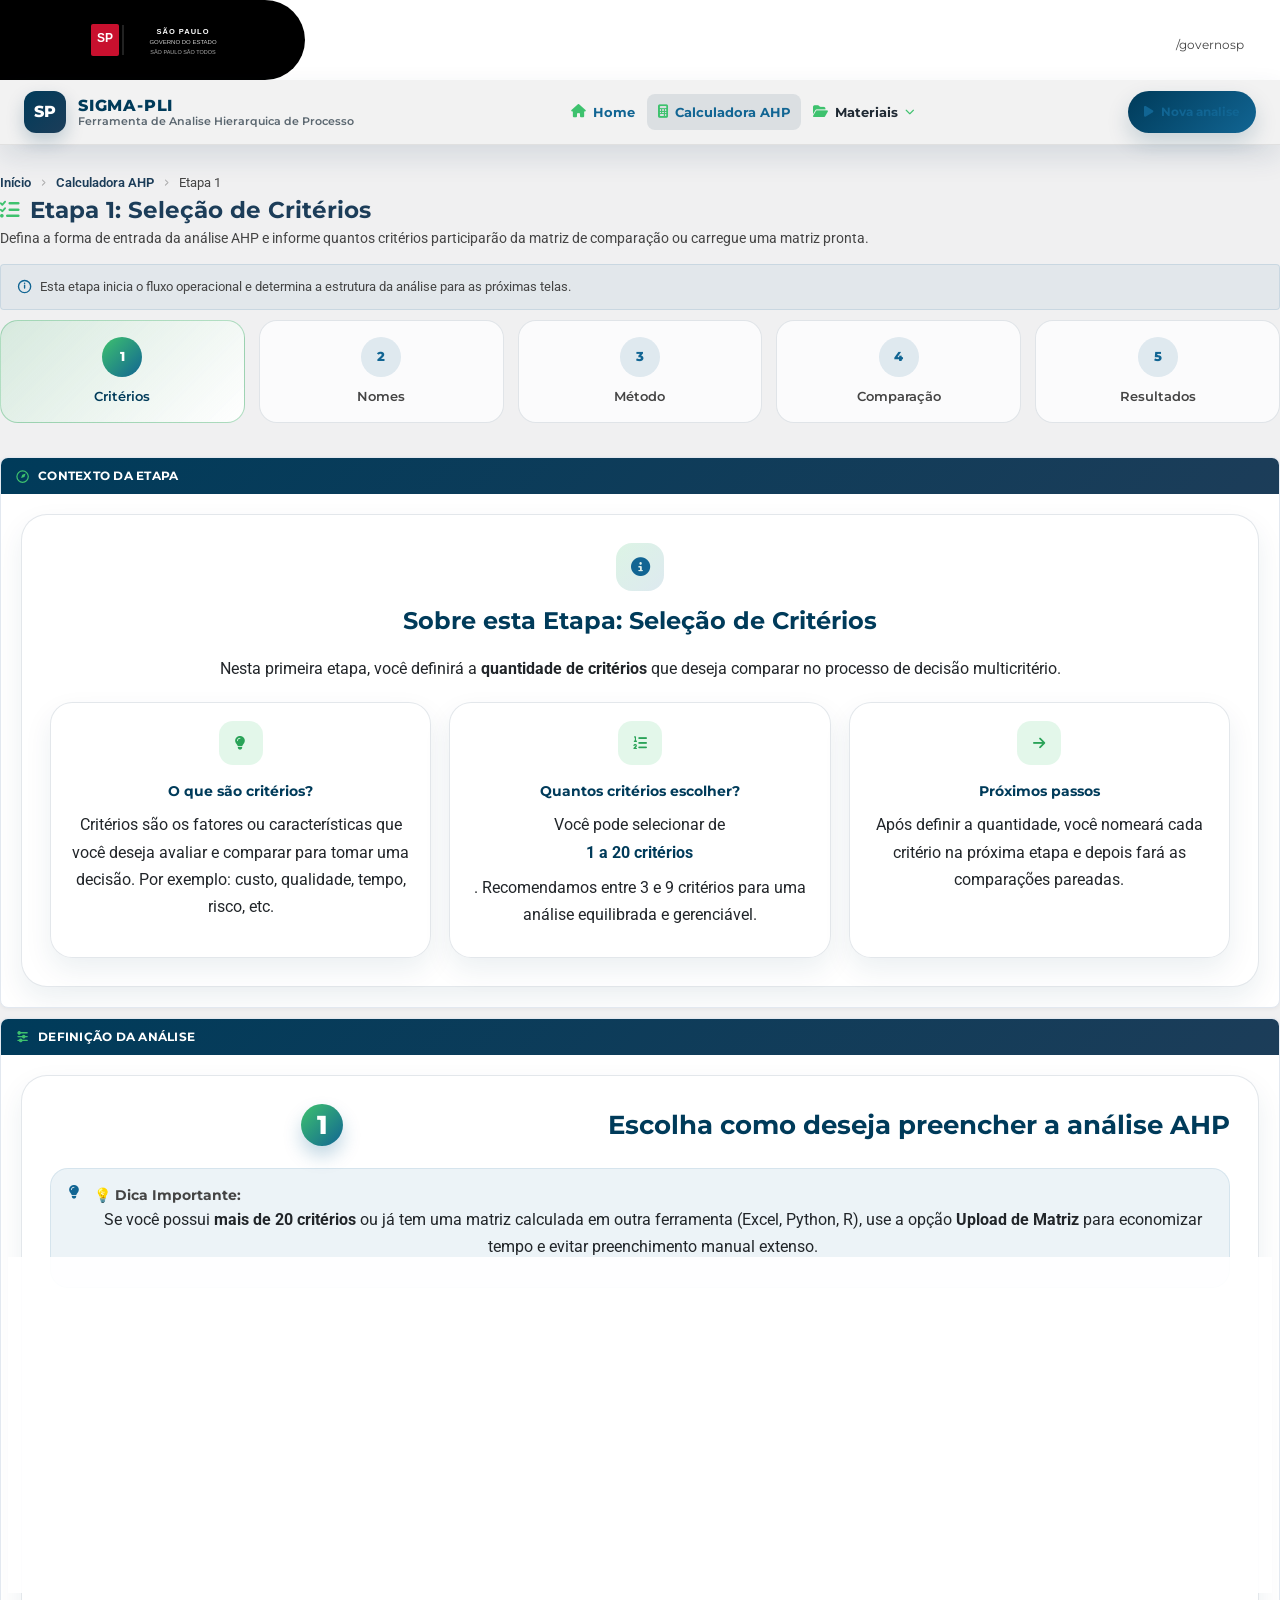
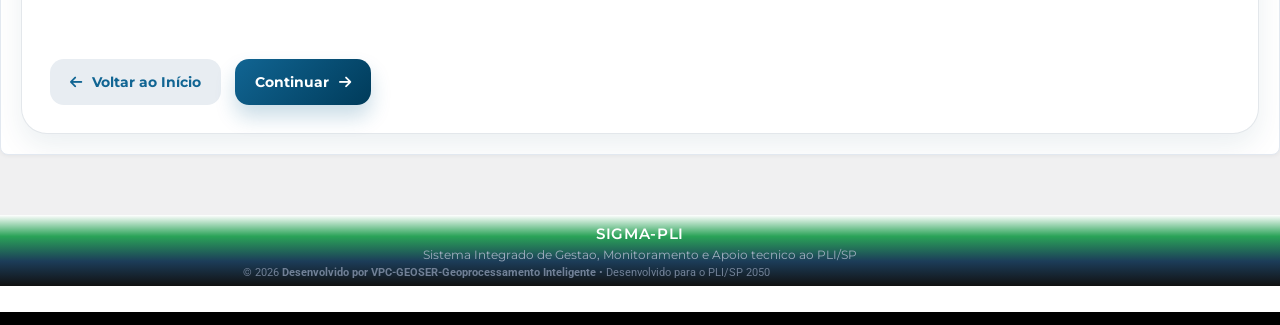
==== commit 8ac6db99: "Recria paginas AHP no template base" ====
--- a/step1-criterios.html
+++ b/step1-criterios.html
@@ -4,16 +4,49 @@
     <meta charset="UTF-8">
     <meta name="viewport" content="width=device-width, initial-scale=1.0">
     <title>Etapa 1: Seleção de Critérios - SIGMA AHP</title>
-    <link rel="stylesheet" href="https://cdnjs.cloudflare.com/ajax/libs/font-awesome/6.5.2/css/all.min.css">
+    <link id="fontawesomeStylesheet" rel="stylesheet" href="https://cdnjs.cloudflare.com/ajax/libs/font-awesome/6.5.2/css/all.min.css" data-fallback-href="https://cdnjs.cloudflare.com/ajax/libs/font-awesome/6.5.2/css/all.min.css">
     <link rel="stylesheet" href="assets/govsp/css/top-padrao-govsp-v2.min.css">
     <link rel="stylesheet" href="assets/govsp/css/rodape-padrao-govsp.min.css">
+    <link rel="stylesheet" href="templates_modelo/style_global_reset_base.css">
+    <link rel="stylesheet" href="templates_modelo/style_template_base_aplicacao.css">
     <link rel="stylesheet" href="sigma-ahp.css">
 </head>
-<body class="ahp-app vw-page preview-layout preview-sticky-footer">
-    <section class="govsp-topo"><div id="govsp-topbarGlobal" class="blu-e"><div id="topbarGlobal"><div id="topbarLink" class="govsp-black"><div class="govsp-portal"><a href="https://www.saopaulo.sp.gov.br" title="Site Governo do Estado de Sao Paulo" target="_blank" rel="noopener noreferrer"><img src="assets/govsp/img/logo-governo-do-estado-sp.svg" alt="Logomarca Governo de Sao Paulo" class="logo"></a></div></div><nav class="govsp-navbar govsp-navbar-expand-lg"><a class="govsp-social" href="http://bit.ly/govspnozap" rel="noopener noreferrer" target="_blank" aria-label="Whatsapp Governo do Estado de SP" title="Whatsapp Governo do Estado de SP"><i class="fab fa-whatsapp govsp-icon-social"></i></a><a class="govsp-social" href="https://www.flickr.com/governosp/" rel="noopener noreferrer" target="_blank" aria-label="Flickr Governo do Estado de SP" title="Flickr Governo do Estado de SP"><i class="fab fa-flickr govsp-icon-social"></i></a><a class="govsp-social" href="https://www.linkedin.com/company/governosp/" rel="noopener noreferrer" target="_blank" aria-label="LinkedIn Governo do Estado de SP" title="LinkedIn Governo do Estado de SP"><i class="fab fa-linkedin-in govsp-icon-social"></i></a><a class="govsp-social" href="https://www.tiktok.com/@governosp" rel="noopener noreferrer" target="_blank" aria-label="TikTok Governo do Estado de SP" title="TikTok Governo do Estado de SP"><i class="fab fa-tiktok govsp-icon-social"></i></a><a class="govsp-social" href="https://www.youtube.com/governosp/" rel="noopener noreferrer" target="_blank" aria-label="Youtube Governo do Estado de SP" title="Youtube Governo do Estado de SP"><i class="fab fa-youtube govsp-icon-social"></i></a><a class="govsp-social" href="https://www.twitter.com/governosp/" rel="noopener noreferrer" target="_blank" aria-label="Twitter Governo do Estado de SP" title="Twitter Governo do Estado de SP"><i class="fab fa-x-twitter govsp-icon-social"></i></a><a class="govsp-social" href="https://www.instagram.com/governosp/" rel="noopener noreferrer" target="_blank" aria-label="Instagram Governo do Estado de SP" title="Instagram Governo do Estado de SP"><i class="fab fa-instagram govsp-icon-social"></i></a><a class="govsp-social" href="https://www.facebook.com/governosp/" rel="noopener noreferrer" target="_blank" aria-label="Facebook Governo do Estado de SP" title="Facebook Governo do Estado de SP"><i class="fab fa-facebook-f govsp-icon-social"></i></a><p class="govsp-social">/governosp</p></nav></div><button class="govsp-kebab" id="govsp-kebab" aria-expanded="false" aria-label="Menu de redes sociais"><i class="fas fa-ellipsis-v"></i></button><ul class="govsp-dropdown vs3" id="govsp-dropdown" aria-hidden="true"><li><a class="govsp-social" role="button" href="http://bit.ly/govspnozap" rel="noopener noreferrer" target="_blank" aria-label="Whatsapp Governo do Estado de SP" title="Whatsapp Governo do Estado de SP"><i class="fab fa-whatsapp govsp-icon-social"></i></a></li><li><a class="govsp-social" role="button" href="https://www.flickr.com/governosp/" rel="noopener noreferrer" target="_blank" aria-label="Flickr Governo do Estado de SP" title="Flickr Governo do Estado de SP"><i class="fab fa-flickr govsp-icon-social"></i></a></li><li><a class="govsp-social" role="button" href="https://www.linkedin.com/company/governosp/" rel="noopener noreferrer" target="_blank" aria-label="LinkedIn Governo do Estado de SP" title="LinkedIn Governo do Estado de SP"><i class="fab fa-linkedin-in govsp-icon-social"></i></a></li><li><a class="govsp-social" role="button" href="https://www.tiktok.com/@governosp" rel="noopener noreferrer" target="_blank" aria-label="TikTok Governo do Estado de SP" title="TikTok Governo do Estado de SP"><i class="fab fa-tiktok govsp-icon-social"></i></a></li><li><a class="govsp-social" role="button" href="https://www.twitter.com/governosp/" rel="noopener noreferrer" target="_blank" aria-label="Twitter Governo do Estado de SP" title="Twitter Governo do Estado de SP"><i class="fab fa-x-twitter govsp-icon-social"></i></a></li><li><a class="govsp-social" role="button" href="https://www.youtube.com/governosp/" rel="noopener noreferrer" target="_blank" aria-label="Youtube Governo do Estado de SP" title="Youtube Governo do Estado de SP"><i class="fab fa-youtube govsp-icon-social"></i></a></li><li><a class="govsp-social" role="button" href="https://www.instagram.com/governosp/" rel="noopener noreferrer" target="_blank" aria-label="Instagram Governo do Estado de SP" title="Instagram Governo do Estado de SP"><i class="fab fa-instagram govsp-icon-social"></i></a></li><li><a class="govsp-social" role="button" href="https://www.facebook.com/governosp/" rel="noopener noreferrer" target="_blank" aria-label="Facebook Governo do Estado de SP" title="Facebook Governo do Estado de SP"><i class="fab fa-facebook-f govsp-icon-social"></i></a></li><li><p class="govsp-social">/governosp</p></li></ul></div></section>
-    <header class="sigma-header sigma-header--public"><nav class="sigma-navbar"><div class="sigma-navbar__container"><a href="sigma-ahp.html" class="sigma-navbar__brand"><div class="sigma-navbar__brand-text"><span class="sigma-navbar__brand-title">SIGMA</span><span class="sigma-navbar__brand-subtitle">AHP Calculator</span></div></a><button class="sigma-navbar__toggle" type="button" aria-label="Abrir menu" aria-expanded="false"><span class="sigma-navbar__toggle-icon"><i class="fas fa-bars"></i></span></button><div class="sigma-navbar__menu" id="sigma-nav-menu"><ul class="sigma-navbar__nav"><li class="sigma-navbar__item"><a href="sigma-ahp.html" class="sigma-navbar__link"><i class="fas fa-house"></i><span>Início</span></a></li><li class="sigma-navbar__item"><a href="step1-criterios.html" class="sigma-navbar__link sigma-navbar__link--active"><i class="fas fa-calculator"></i><span>Calculadora</span></a></li><li class="sigma-navbar__item"><a href="#" class="sigma-navbar__link"><i class="fas fa-circle-question"></i><span>Ajuda</span></a></li></ul></div></div></nav></header>
-    <main class="ahp-main"><div class="ahp-shell"><nav class="breadcrumb"><a href="sigma-ahp.html"><i class="fas fa-home"></i> Início</a><span class="breadcrumb-separator">/</span><span class="breadcrumb-current">Etapa 1: Critérios</span></nav><div class="progress-container"><div class="progress-bar"><div class="progress-step active"><div class="progress-circle">1</div><span>Critérios</span></div><div class="progress-step"><div class="progress-circle">2</div><span>Nomes</span></div><div class="progress-step"><div class="progress-circle">3</div><span>Método</span></div><div class="progress-step"><div class="progress-circle">4</div><span>Comparação</span></div><div class="progress-step"><div class="progress-circle">5</div><span>Resultados</span></div></div></div><section class="ahp-section info-card"><div class="info-card-header"><i class="fas fa-info-circle"></i><h2>Sobre esta Etapa: Seleção de Critérios</h2></div><div class="info-card-content"><p>Nesta primeira etapa, você definirá a <strong>quantidade de critérios</strong> que deseja comparar no processo de decisão multicritério.</p><div class="info-highlights"><div class="info-item"><i class="fas fa-lightbulb"></i><div><strong>O que são critérios?</strong><p>Critérios são os fatores ou características que você deseja avaliar e comparar para tomar uma decisão. Por exemplo: custo, qualidade, tempo, risco, etc.</p></div></div><div class="info-item"><i class="fas fa-list-ol"></i><div><strong>Quantos critérios escolher?</strong><p>Você pode selecionar de <strong>1 a 20 critérios</strong>. Recomendamos entre 3 e 9 critérios para uma análise equilibrada e gerenciável.</p></div></div><div class="info-item"><i class="fas fa-arrow-right"></i><div><strong>Próximos passos</strong><p>Após definir a quantidade, você nomeará cada critério na próxima etapa e depois fará as comparações pareadas.</p></div></div></div></div></section><section class="ahp-section"><h2 class="step-title"><span class="step-number">1</span>Escolha como deseja preencher a análise AHP</h2><div class="recommendation-box"><i class="fas fa-lightbulb"></i><div><strong>💡 Dica Importante:</strong><p>Se você possui <strong>mais de 20 critérios</strong> ou já tem uma matriz calculada em outra ferramenta (Excel, Python, R), use a opção <strong>"Upload de Matriz"</strong> para economizar tempo e evitar o preenchimento manual extenso.</p></div></div><div class="method-choice-card"><div class="method-choice-header"><input type="radio" id="method-manual" name="input-method" value="manual" checked onchange="toggleInputMethod()"><label for="method-manual"><i class="fas fa-edit"></i> <strong>Método Manual</strong></label></div><div id="manual-method-content" class="method-content"><p>Preencha manualmente os critérios e comparações através do processo guiado passo a passo.</p><div class="c-form-group"><label for="criteria-count" class="c-form-label"><i class="fas fa-calculator"></i> Número de Critérios</label><select id="criteria-count" class="c-form-control" title="Selecione a quantidade de critérios"><option value="1">1</option><option value="2">2</option><option value="3" selected>3</option><option value="4">4</option><option value="5">5</option><option value="6">6</option><option value="7">7</option><option value="8">8</option><option value="9">9</option><option value="10">10</option><option value="11">11</option><option value="12">12</option><option value="13">13</option><option value="14">14</option><option value="15">15</option><option value="16">16</option><option value="17">17</option><option value="18">18</option><option value="19">19</option><option value="20">20</option></select><small class="form-help"><i class="fas fa-info-circle"></i> Recomendamos entre 3 e 9 critérios para uma análise equilibrada</small></div></div></div><div class="method-choice-card"><div class="method-choice-header"><input type="radio" id="method-upload" name="input-method" value="upload" onchange="toggleInputMethod()"><label for="method-upload"><i class="fas fa-upload"></i> <strong>Upload de Matriz</strong></label></div><div id="upload-method-content" class="method-content method-content--hidden"><p>Faça o upload de uma matriz de comparação pareada previamente preenchida.</p><div class="upload-steps"><div class="upload-step"><div class="step-number-badge">1</div><div class="step-content"><strong>Baixe o modelo</strong><p>Escolha o formato de arquivo que preferir:</p><div class="template-buttons"><button onclick="downloadMatrixTemplate('csv')" class="c-btn c-btn--outline"><i class="fas fa-file-csv"></i> Baixar Modelo CSV</button><button onclick="downloadMatrixTemplate('json')" class="c-btn c-btn--outline"><i class="fas fa-file-code"></i> Baixar Modelo JSON</button></div></div></div><div class="upload-step"><div class="step-number-badge">2</div><div class="step-content"><strong>Preencha a matriz</strong><p>Edite o arquivo baixado com suas comparações pareadas usando a escala de Saaty (1-9).</p><div class="info-box"><i class="fas fa-info-circle"></i><div><strong>Formato esperado:</strong><ul class="info-list"><li>CSV: Matriz quadrada com nomes dos critérios na primeira linha/coluna</li><li>JSON: Objeto com arrays "criteria" e "matrix" (matriz quadrada)</li></ul></div></div></div></div><div class="upload-step"><div class="step-number-badge">3</div><div class="step-content"><strong>Faça o upload</strong><p>Selecione o arquivo preenchido para processar:</p><div class="upload-area"><label for="matrix-file-input" class="visually-hidden">Selecionar arquivo de matriz AHP (CSV ou JSON)</label><input type="file" id="matrix-file-input" accept=".csv,.json" onchange="handleFileSelect(event)" class="hidden-file-input" title="Selecionar arquivo de matriz AHP em formato CSV ou JSON"><button onclick="document.getElementById('matrix-file-input').click()" class="c-btn c-btn--secondary"><i class="fas fa-folder-open"></i> Selecionar Arquivo</button><div id="file-info" class="file-info"></div></div></div></div></div></div></div><div class="c-form-actions"><a href="sigma-ahp.html" class="c-btn c-btn--secondary"><i class="fas fa-arrow-left c-btn__icon"></i>Voltar ao Início</a><button id="continue-btn" onclick="processCriteriaCount()" class="c-btn c-btn--primary">Continuar<i class="fas fa-arrow-right c-btn__icon c-btn__icon--right"></i></button></div></section></div></main>
-    <div id="rodape-geral"><footer class="sigma-footer"><div class="sigma-footer__container"><p class="sigma-footer__copyright">&copy; 2025 SIGMA - Sistema Integrado de Gestão, Monitoramento e Apoio técnico ao PLI/SP-2050. Todos os direitos reservados.</p></div></footer><section id="govsp-rodape"><div class="container rodape"><div class="logo-rodape"><a href="https://www.saopaulo.sp.gov.br/" target="_blank" rel="noopener noreferrer"><img src="assets/govsp/img/logo-rodape-governo-do-estado-sp.svg" alt="Site do Governo de Sao Paulo" width="206" height="38"></a></div></div></section></div>
-    <script src="assets/govsp/js/script-top-v2.js"></script><script src="js/layout.js"></script><script src="js/script.js"></script><script>let uploadedMatrixData = null;function toggleInputMethod(){const manualRadio=document.getElementById('method-manual');const uploadRadio=document.getElementById('method-upload');const manualContent=document.getElementById('manual-method-content');const uploadContent=document.getElementById('upload-method-content');const continueBtn=document.getElementById('continue-btn');if(manualRadio.checked){manualContent.style.display='block';uploadContent.style.display='none';continueBtn.textContent='Continuar';continueBtn.innerHTML='Continuar<i class="fas fa-arrow-right c-btn__icon c-btn__icon--right"></i>';continueBtn.onclick=processCriteriaCount;}else if(uploadRadio.checked){manualContent.style.display='none';uploadContent.style.display='block';continueBtn.textContent='Processar Matriz';continueBtn.innerHTML='<i class="fas fa-check c-btn__icon"></i>Processar Matriz';continueBtn.onclick=processUploadedMatrix;}}function downloadMatrixTemplate(format){const sampleCriteria=['Critério 1','Critério 2','Critério 3'];const sampleMatrix=[[1,1,1],[1,1,1],[1,1,1]];if(format==='csv'){let csvContent=','+sampleCriteria.join(',')+'\n';for(let i=0;i<sampleCriteria.length;i++){let row=sampleCriteria[i];for(let j=0;j<sampleMatrix[i].length;j++){row+=','+sampleMatrix[i][j];}csvContent+=row+'\n';}csvContent+='\n# INSTRUÇÕES:\n';csvContent+='# 1. Mantenha a primeira linha (nomes dos critérios) e primeira coluna\n';csvContent+='# 2. Substitua os valores 1 pelas suas comparações usando a escala de Saaty (1-9)\n';csvContent+='# 3. Diagonal principal deve sempre ser 1\n';csvContent+='# 4. Para cada par (i,j), se você preencher valor X, o par (j,i) será automaticamente 1/X\n';csvContent+='# 5. Escala: 1=Igual, 3=Moderado, 5=Forte, 7=Muito forte, 9=Extremo (valores pares são intermediários)\n';const blob=new Blob([csvContent],{type:'text/csv;charset=utf-8;'});const url=URL.createObjectURL(blob);const link=document.createElement('a');link.href=url;link.download='modelo_matriz_ahp.csv';link.click();URL.revokeObjectURL(url);showNotification('Modelo CSV baixado com sucesso!','success');}else if(format==='json'){const templateData={criteria:sampleCriteria,matrix:sampleMatrix,instructions:{step1:'Edite o array "criteria" com os nomes dos seus critérios',step2:'Ajuste o tamanho da matriz "matrix" conforme o número de critérios',step3:'Preencha a matriz usando a escala de Saaty (1-9)',scale:'1=Igual, 3=Moderado, 5=Forte, 7=Muito forte, 9=Extremo',note:'A diagonal principal deve sempre ser 1. Para cada par (i,j), o valor (j,i) será automaticamente calculado como 1/valor(i,j)'}};const jsonContent=JSON.stringify(templateData,null,2);const blob=new Blob([jsonContent],{type:'application/json;charset=utf-8;'});const url=URL.createObjectURL(blob);const link=document.createElement('a');link.href=url;link.download='modelo_matriz_ahp.json';link.click();URL.revokeObjectURL(url);showNotification('Modelo JSON baixado com sucesso!','success');}}function handleFileSelect(event){const file=event.target.files[0];const fileInfo=document.getElementById('file-info');if(!file){fileInfo.innerHTML='';uploadedMatrixData=null;return;}const fileName=file.name;const fileSize=(file.size/1024).toFixed(2)+' KB';const fileExtension=fileName.split('.').pop().toLowerCase();fileInfo.innerHTML=`<div class="selected-file"><i class="fas fa-file-alt"></i><div><strong>${fileName}</strong><small>${fileSize}</small></div></div>`;const reader=new FileReader();reader.onload=function(e){try{const content=e.target.result;if(fileExtension==='csv'){uploadedMatrixData=parseCSVMatrix(content);}else if(fileExtension==='json'){uploadedMatrixData=parseJSONMatrix(content);}else{throw new Error('Formato de arquivo não suportado. Use CSV ou JSON.');}if(uploadedMatrixData){showNotification('Arquivo carregado com sucesso! Clique em "Processar Matriz" para continuar.','success');}}catch(error){showNotification('Erro ao ler arquivo: '+error.message,'error');uploadedMatrixData=null;}};reader.onerror=function(){showNotification('Erro ao ler o arquivo.','error');uploadedMatrixData=null;};reader.readAsText(file);}function parseCSVMatrix(content){const lines=content.split('\n').filter(line=>line.trim()&&!line.trim().startsWith('#'));if(lines.length<2){throw new Error('Arquivo CSV inválido: muito poucas linhas.');}const headerLine=lines[0].split(',').map(s=>s.trim()).filter(s=>s);const criteria=headerLine.slice(1);const matrix=[];for(let i=1;i<lines.length&&i<=criteria.length;i++){const parts=lines[i].split(',').map(s=>s.trim());const row=[];for(let j=1;j<parts.length&&j<=criteria.length;j++){const value=parseFloat(parts[j]);if(isNaN(value)){throw new Error(`Valor inválido na linha ${i}, coluna ${j}: ${parts[j]}`);}row.push(value);}if(row.length===criteria.length){matrix.push(row);}}if(matrix.length!==criteria.length){throw new Error(`Matriz não é quadrada. Critérios: ${criteria.length}, Linhas: ${matrix.length}`);}validateMatrix(criteria,matrix);return{criteria,matrix};}function parseJSONMatrix(content){const data=JSON.parse(content);if(!data.criteria||!Array.isArray(data.criteria)){throw new Error('JSON inválido: propriedade "criteria" não encontrada ou não é um array.');}if(!data.matrix||!Array.isArray(data.matrix)){throw new Error('JSON inválido: propriedade "matrix" não encontrada ou não é um array.');}const criteria=data.criteria;const matrix=data.matrix;if(matrix.length!==criteria.length){throw new Error(`Matriz não é quadrada. Critérios: ${criteria.length}, Linhas: ${matrix.length}`);}for(let i=0;i<matrix.length;i++){if(!Array.isArray(matrix[i])||matrix[i].length!==criteria.length){throw new Error(`Linha ${i+1} da matriz tem tamanho incorreto.`);}}validateMatrix(criteria,matrix);return{criteria,matrix};}function validateMatrix(criteria,matrix){const n=criteria.length;for(let i=0;i<n;i++){if(matrix[i][i]!==1){throw new Error(`Diagonal principal inválida na posição [${i+1},${i+1}]. Deve ser 1, encontrado: ${matrix[i][i]}`);}}for(let i=0;i<n;i++){for(let j=i+1;j<n;j++){const value=matrix[i][j];const reciprocal=matrix[j][i];const expectedReciprocal=1/value;if(Math.abs(reciprocal-expectedReciprocal)>0.01){console.warn(`Aviso: Reciprocidade não exata em [${i+1},${j+1}]. Valor: ${value}, Recíproco esperado: ${expectedReciprocal}, Encontrado: ${reciprocal}`);}}}return true;}function processUploadedMatrix(){if(!uploadedMatrixData){showNotification('Por favor, selecione um arquivo de matriz primeiro.','error');return;}try{const{criteria,matrix}=uploadedMatrixData;localStorage.setItem('ahp_criteriaCount',criteria.length);localStorage.setItem('ahp_criteria',JSON.stringify(criteria));localStorage.setItem('ahp_uploadedMatrix',JSON.stringify(matrix));localStorage.setItem('ahp_inputMethod','upload');showNotification('Processando matriz e calculando resultados...','info');setTimeout(()=>{window.location.href='step5-resultados.html';},1000);}catch(error){showNotification('Erro ao processar matriz: '+error.message,'error');}}function processCriteriaCount(){const countSelect=document.getElementById('criteria-count');const criteriaCount=parseInt(countSelect.value,10);localStorage.removeItem('ahp_uploadedMatrix');localStorage.setItem('ahp_inputMethod','manual');localStorage.setItem('ahp_criteriaCount',criteriaCount);window.location.href='step2-nomes.html';}function showNotification(message,type){const notificationDiv=document.createElement('div');notificationDiv.className=`notification notification-${type}`;notificationDiv.innerHTML=`<i class="fas fa-${type==='success'?'check-circle':type==='error'?'exclamation-circle':'info-circle'}"></i><span>${message}</span>`;document.body.appendChild(notificationDiv);setTimeout(()=>{notificationDiv.style.animation='slideOut 0.3s ease-out';setTimeout(()=>notificationDiv.remove(),300);},4000);}document.addEventListener('DOMContentLoaded',function(){const savedCount=localStorage.getItem('ahp_criteriaCount');if(savedCount){document.getElementById('criteria-count').value=savedCount;}const savedMethod=localStorage.getItem('ahp_inputMethod');if(savedMethod==='upload'){document.getElementById('method-upload').checked=true;toggleInputMethod();}});</script>
+<body class="cadastro-page app-template-page ahp-app vw-page preview-sticky-footer">
+    <main class="sigma-main ahp-main">
+        <div class="cf-main ahp-shell">
+            <header class="vw-header">
+                <div class="vw-header__left">
+                    <nav class="vw-breadcrumb" aria-label="Breadcrumb">
+                        <a href="sigma-ahp.html">Início</a>
+                        <svg class="app-template-inline-icon app-template-inline-icon--crumb" viewBox="0 0 16 16" aria-hidden="true"><use href="templates_modelo/app_template_icon_sprite.svg#app-icon-chevron-right"></use></svg>
+                        <a href="sigma-ahp.html">Calculadora AHP</a>
+                        <svg class="app-template-inline-icon app-template-inline-icon--crumb" viewBox="0 0 16 16" aria-hidden="true"><use href="templates_modelo/app_template_icon_sprite.svg#app-icon-chevron-right"></use></svg>
+                        <span>Etapa 1</span>
+                    </nav>
+                    <h1 class="vw-header__title"><i class="fas fa-list-check app-template-title-icon" aria-hidden="true"></i>Etapa 1: Seleção de Critérios</h1>
+                    <p class="vw-header__desc">Defina a forma de entrada da análise AHP e informe quantos critérios participarão da matriz de comparação ou carregue uma matriz pronta.</p>
+                </div>
+            </header>
+
+            <p class="cf-info-note"><svg class="app-template-inline-icon app-template-inline-icon--info" viewBox="0 0 20 20" aria-hidden="true"><use href="templates_modelo/app_template_icon_sprite.svg#app-icon-info"></use></svg>Esta etapa inicia o fluxo operacional e determina a estrutura da análise para as próximas telas.</p>
+
+            <div class="progress-container"><div class="progress-bar"><div class="progress-step active"><div class="progress-circle">1</div><span>Critérios</span></div><div class="progress-step"><div class="progress-circle">2</div><span>Nomes</span></div><div class="progress-step"><div class="progress-circle">3</div><span>Método</span></div><div class="progress-step"><div class="progress-circle">4</div><span>Comparação</span></div><div class="progress-step"><div class="progress-circle">5</div><span>Resultados</span></div></div></div>
+
+            <section class="cf-section">
+                <div class="cf-section__header"><svg class="app-template-inline-icon app-template-inline-icon--section" viewBox="0 0 20 20" aria-hidden="true"><use href="templates_modelo/app_template_icon_sprite.svg#app-icon-compass"></use></svg><span>Contexto da Etapa</span></div>
+                <div class="cf-section__body">
+                    <section class="ahp-section info-card"><div class="info-card-header"><i class="fas fa-info-circle"></i><h2>Sobre esta Etapa: Seleção de Critérios</h2></div><div class="info-card-content"><p>Nesta primeira etapa, você definirá a <strong>quantidade de critérios</strong> que deseja comparar no processo de decisão multicritério.</p><div class="info-highlights"><div class="info-item"><i class="fas fa-lightbulb"></i><div><strong>O que são critérios?</strong><p>Critérios são os fatores ou características que você deseja avaliar e comparar para tomar uma decisão. Por exemplo: custo, qualidade, tempo, risco, etc.</p></div></div><div class="info-item"><i class="fas fa-list-ol"></i><div><strong>Quantos critérios escolher?</strong><p>Você pode selecionar de <strong>1 a 20 critérios</strong>. Recomendamos entre 3 e 9 critérios para uma análise equilibrada e gerenciável.</p></div></div><div class="info-item"><i class="fas fa-arrow-right"></i><div><strong>Próximos passos</strong><p>Após definir a quantidade, você nomeará cada critério na próxima etapa e depois fará as comparações pareadas.</p></div></div></div></div></section>
+                </div>
+            </section>
+
+            <section class="cf-section">
+                <div class="cf-section__header"><svg class="app-template-inline-icon app-template-inline-icon--section" viewBox="0 0 20 20" aria-hidden="true"><use href="templates_modelo/app_template_icon_sprite.svg#app-icon-sliders"></use></svg><span>Definição da Análise</span></div>
+                <div class="cf-section__body">
+                    <section class="ahp-section"><h2 class="step-title"><span class="step-number">1</span>Escolha como deseja preencher a análise AHP</h2><div class="recommendation-box"><i class="fas fa-lightbulb"></i><div><strong>💡 Dica Importante:</strong><p>Se você possui <strong>mais de 20 critérios</strong> ou já tem uma matriz calculada em outra ferramenta (Excel, Python, R), use a opção <strong>Upload de Matriz</strong> para economizar tempo e evitar preenchimento manual extenso.</p></div></div><div class="method-choice-card"><div class="method-choice-header"><input type="radio" id="method-manual" name="input-method" value="manual" checked onchange="toggleInputMethod()"><label for="method-manual"><i class="fas fa-edit"></i> <strong>Método Manual</strong></label></div><div id="manual-method-content" class="method-content"><p>Preencha manualmente os critérios e comparações através do processo guiado passo a passo.</p><div class="c-form-group"><label for="criteria-count" class="c-form-label"><i class="fas fa-calculator"></i> Número de Critérios</label><select id="criteria-count" class="c-form-control" title="Selecione a quantidade de critérios"><option value="1">1</option><option value="2">2</option><option value="3" selected>3</option><option value="4">4</option><option value="5">5</option><option value="6">6</option><option value="7">7</option><option value="8">8</option><option value="9">9</option><option value="10">10</option><option value="11">11</option><option value="12">12</option><option value="13">13</option><option value="14">14</option><option value="15">15</option><option value="16">16</option><option value="17">17</option><option value="18">18</option><option value="19">19</option><option value="20">20</option></select><small class="form-help"><i class="fas fa-info-circle"></i> Recomendamos entre 3 e 9 critérios para uma análise equilibrada</small></div></div></div><div class="method-choice-card"><div class="method-choice-header"><input type="radio" id="method-upload" name="input-method" value="upload" onchange="toggleInputMethod()"><label for="method-upload"><i class="fas fa-upload"></i> <strong>Upload de Matriz</strong></label></div><div id="upload-method-content" class="method-content method-content--hidden"><p>Faça o upload de uma matriz de comparação pareada previamente preenchida.</p><div class="upload-steps"><div class="upload-step"><div class="step-number-badge">1</div><div class="step-content"><strong>Baixe o modelo</strong><p>Escolha o formato de arquivo que preferir:</p><div class="template-buttons"><button onclick="downloadMatrixTemplate('csv')" class="c-btn c-btn--outline"><i class="fas fa-file-csv"></i> Baixar Modelo CSV</button><button onclick="downloadMatrixTemplate('json')" class="c-btn c-btn--outline"><i class="fas fa-file-code"></i> Baixar Modelo JSON</button></div></div></div><div class="upload-step"><div class="step-number-badge">2</div><div class="step-content"><strong>Preencha a matriz</strong><p>Edite o arquivo baixado com suas comparações pareadas usando a escala de Saaty (1-9).</p><div class="info-box"><i class="fas fa-info-circle"></i><div><strong>Formato esperado:</strong><ul class="info-list"><li>CSV: Matriz quadrada com nomes dos critérios na primeira linha/coluna</li><li>JSON: Objeto com arrays criteria e matrix (matriz quadrada)</li></ul></div></div></div></div><div class="upload-step"><div class="step-number-badge">3</div><div class="step-content"><strong>Faça o upload</strong><p>Selecione o arquivo preenchido para processar:</p><div class="upload-area"><label for="matrix-file-input" class="visually-hidden">Selecionar arquivo de matriz AHP (CSV ou JSON)</label><input type="file" id="matrix-file-input" accept=".csv,.json" onchange="handleFileSelect(event)" class="hidden-file-input" title="Selecionar arquivo de matriz AHP em formato CSV ou JSON"><button onclick="document.getElementById('matrix-file-input').click()" class="c-btn c-btn--secondary"><i class="fas fa-folder-open"></i> Selecionar Arquivo</button><div id="file-info" class="file-info"></div></div></div></div></div></div></div><div class="c-form-actions"><a href="sigma-ahp.html" class="c-btn c-btn--secondary"><i class="fas fa-arrow-left c-btn__icon"></i>Voltar ao Início</a><button id="continue-btn" onclick="processCriteriaCount()" class="c-btn c-btn--primary">Continuar<i class="fas fa-arrow-right c-btn__icon c-btn__icon--right"></i></button></div></section>
+                </div>
+            </section>
+        </div>
+    </main>
+    <script src="assets/govsp/js/script-top-v2.js"></script><script src="templates_modelo/script_template_base_aplicacao.js"></script><script src="js/layout.js"></script><script src="js/script.js"></script><script>let uploadedMatrixData = null;function toggleInputMethod(){const manualRadio=document.getElementById('method-manual');const uploadRadio=document.getElementById('method-upload');const manualContent=document.getElementById('manual-method-content');const uploadContent=document.getElementById('upload-method-content');const continueBtn=document.getElementById('continue-btn');if(manualRadio.checked){manualContent.style.display='block';uploadContent.style.display='none';continueBtn.textContent='Continuar';continueBtn.innerHTML='Continuar<i class="fas fa-arrow-right c-btn__icon c-btn__icon--right"></i>';continueBtn.onclick=processCriteriaCount;}else if(uploadRadio.checked){manualContent.style.display='none';uploadContent.style.display='block';continueBtn.textContent='Processar Matriz';continueBtn.innerHTML='<i class="fas fa-check c-btn__icon"></i>Processar Matriz';continueBtn.onclick=processUploadedMatrix;}}function downloadMatrixTemplate(format){const sampleCriteria=['Critério 1','Critério 2','Critério 3'];const sampleMatrix=[[1,1,1],[1,1,1],[1,1,1]];if(format==='csv'){let csvContent=','+sampleCriteria.join(',')+'\n';for(let i=0;i<sampleCriteria.length;i++){let row=sampleCriteria[i];for(let j=0;j<sampleMatrix[i].length;j++){row+=','+sampleMatrix[i][j];}csvContent+=row+'\n';}csvContent+='\n# INSTRUÇÕES:\n';csvContent+='# 1. Mantenha a primeira linha (nomes dos critérios) e primeira coluna\n';csvContent+='# 2. Substitua os valores 1 pelas suas comparações usando a escala de Saaty (1-9)\n';csvContent+='# 3. Diagonal principal deve sempre ser 1\n';csvContent+='# 4. Para cada par (i,j), se você preencher valor X, o par (j,i) será automaticamente 1/X\n';csvContent+='# 5. Escala: 1=Igual, 3=Moderado, 5=Forte, 7=Muito forte, 9=Extremo (valores pares são intermediários)\n';const blob=new Blob([csvContent],{type:'text/csv;charset=utf-8;'});const url=URL.createObjectURL(blob);const link=document.createElement('a');link.href=url;link.download='modelo_matriz_ahp.csv';link.click();URL.revokeObjectURL(url);showNotification('Modelo CSV baixado com sucesso!','success');}else if(format==='json'){const templateData={criteria:sampleCriteria,matrix:sampleMatrix,instructions:{step1:'Edite o array criteria com os nomes dos seus critérios',step2:'Ajuste o tamanho da matriz matrix conforme o número de critérios',step3:'Preencha a matriz usando a escala de Saaty (1-9)',scale:'1=Igual, 3=Moderado, 5=Forte, 7=Muito forte, 9=Extremo',note:'A diagonal principal deve sempre ser 1. Para cada par (i,j), o valor (j,i) será automaticamente calculado como 1/valor(i,j)'}};const jsonContent=JSON.stringify(templateData,null,2);const blob=new Blob([jsonContent],{type:'application/json;charset=utf-8;'});const url=URL.createObjectURL(blob);const link=document.createElement('a');link.href=url;link.download='modelo_matriz_ahp.json';link.click();URL.revokeObjectURL(url);showNotification('Modelo JSON baixado com sucesso!','success');}}function handleFileSelect(event){const file=event.target.files[0];const fileInfo=document.getElementById('file-info');if(!file){fileInfo.innerHTML='';uploadedMatrixData=null;return;}const fileName=file.name;const fileSize=(file.size/1024).toFixed(2)+' KB';const fileExtension=fileName.split('.').pop().toLowerCase();fileInfo.innerHTML=`<div class="selected-file"><i class="fas fa-file-alt"></i><div><strong>${fileName}</strong><small>${fileSize}</small></div></div>`;const reader=new FileReader();reader.onload=function(e){try{const content=e.target.result;if(fileExtension==='csv'){uploadedMatrixData=parseCSVMatrix(content);}else if(fileExtension==='json'){uploadedMatrixData=parseJSONMatrix(content);}else{throw new Error('Formato de arquivo não suportado. Use CSV ou JSON.');}if(uploadedMatrixData){showNotification('Arquivo carregado com sucesso! Clique em Processar Matriz para continuar.','success');}}catch(error){showNotification('Erro ao ler arquivo: '+error.message,'error');uploadedMatrixData=null;}};reader.onerror=function(){showNotification('Erro ao ler o arquivo.','error');uploadedMatrixData=null;};reader.readAsText(file);}function parseCSVMatrix(content){const lines=content.split('\n').filter(line=>line.trim()&&!line.trim().startsWith('#'));if(lines.length<2){throw new Error('Arquivo CSV inválido: muito poucas linhas.');}const headerLine=lines[0].split(',').map(s=>s.trim()).filter(s=>s);const criteria=headerLine.slice(1);const matrix=[];for(let i=1;i<lines.length&&i<=criteria.length;i++){const parts=lines[i].split(',').map(s=>s.trim());const row=[];for(let j=1;j<parts.length&&j<=criteria.length;j++){const value=parseFloat(parts[j]);if(isNaN(value)){throw new Error(`Valor inválido na linha ${i}, coluna ${j}: ${parts[j]}`);}row.push(value);}if(row.length===criteria.length){matrix.push(row);}}if(matrix.length!==criteria.length){throw new Error(`Matriz não é quadrada. Critérios: ${criteria.length}, Linhas: ${matrix.length}`);}validateMatrix(criteria,matrix);return{criteria,matrix};}function parseJSONMatrix(content){const data=JSON.parse(content);if(!data.criteria||!Array.isArray(data.criteria)){throw new Error('JSON inválido: propriedade criteria não encontrada ou não é um array.');}if(!data.matrix||!Array.isArray(data.matrix)){throw new Error('JSON inválido: propriedade matrix não encontrada ou não é um array.');}const criteria=data.criteria;const matrix=data.matrix;if(matrix.length!==criteria.length){throw new Error(`Matriz não é quadrada. Critérios: ${criteria.length}, Linhas: ${matrix.length}`);}for(let i=0;i<matrix.length;i++){if(!Array.isArray(matrix[i])||matrix[i].length!==criteria.length){throw new Error(`Linha ${i+1} da matriz tem tamanho incorreto.`);}}validateMatrix(criteria,matrix);return{criteria,matrix};}function validateMatrix(criteria,matrix){const n=criteria.length;for(let i=0;i<n;i++){if(matrix[i][i]!==1){throw new Error(`Diagonal principal inválida na posição [${i+1},${i+1}]. Deve ser 1, encontrado: ${matrix[i][i]}`);}}for(let i=0;i<n;i++){for(let j=i+1;j<n;j++){const value=matrix[i][j];const reciprocal=matrix[j][i];const expectedReciprocal=1/value;if(Math.abs(reciprocal-expectedReciprocal)>0.01){console.warn(`Aviso: Reciprocidade não exata em [${i+1},${j+1}]. Valor: ${value}, Recíproco esperado: ${expectedReciprocal}, Encontrado: ${reciprocal}`);}}}return true;}function processUploadedMatrix(){if(!uploadedMatrixData){showNotification('Por favor, selecione um arquivo de matriz primeiro.','error');return;}try{const{criteria,matrix}=uploadedMatrixData;localStorage.setItem('ahp_criteriaCount',criteria.length);localStorage.setItem('ahp_criteria',JSON.stringify(criteria));localStorage.setItem('ahp_uploadedMatrix',JSON.stringify(matrix));localStorage.setItem('ahp_inputMethod','upload');showNotification('Processando matriz e calculando resultados...','info');setTimeout(()=>{window.location.href='step5-resultados.html';},1000);}catch(error){showNotification('Erro ao processar matriz: '+error.message,'error');}}function processCriteriaCount(){const countSelect=document.getElementById('criteria-count');const criteriaCount=parseInt(countSelect.value,10);localStorage.removeItem('ahp_uploadedMatrix');localStorage.setItem('ahp_inputMethod','manual');localStorage.setItem('ahp_criteriaCount',criteriaCount);window.location.href='step2-nomes.html';}function showNotification(message,type){const notificationDiv=document.createElement('div');notificationDiv.className=`notification notification-${type}`;notificationDiv.innerHTML=`<i class="fas fa-${type==='success'?'check-circle':type==='error'?'exclamation-circle':'info-circle'}"></i><span>${message}</span>`;document.body.appendChild(notificationDiv);setTimeout(()=>{notificationDiv.style.animation='slideOut 0.3s ease-out';setTimeout(()=>notificationDiv.remove(),300);},4000);}document.addEventListener('DOMContentLoaded',function(){const savedCount=localStorage.getItem('ahp_criteriaCount');if(savedCount){document.getElementById('criteria-count').value=savedCount;}const savedMethod=localStorage.getItem('ahp_inputMethod');if(savedMethod==='upload'){document.getElementById('method-upload').checked=true;toggleInputMethod();}});</script>
 </body>
 </html>
--- a/templates_modelo/style_template_base_aplicacao.css
+++ b/templates_modelo/style_template_base_aplicacao.css
@@ -0,0 +1,13 @@
+@charset "UTF-8";
+
+body.app-template-page {
+  --app-template-demo-soft: rgba(17, 101, 147, 0.04);
+}
+
+.app-template-page .app-template-summary-card:first-child {
+  background: linear-gradient(180deg, var(--app-template-demo-soft), #ffffff);
+}
+
+.app-template-page .app-template-panel-card:last-child {
+  background: linear-gradient(180deg, rgba(62, 194, 110, 0.04), #ffffff);
+}
--- a/sigma-ahp.css
+++ b/sigma-ahp.css
@@ -1,4 +1,4 @@
-@import url("./assets/css/style_global_reset_base.css");
+@import url("./templates_modelo/style_global_reset_base.css");
 @import url("./assets/css/components/style_navbar_public.css");
 @import url("./assets/css/components/style_govsp_bridge_transitions.css");
 
@@ -242,11 +242,12 @@
 .step-number,
 .process-number,
 .step-number-badge {
-  display: inline-flex;
+  display: flex;
   align-items: center;
   justify-content: center;
   width: 42px;
   height: 42px;
+  margin: 0 auto;
   border-radius: 50%;
   background: linear-gradient(135deg, var(--pli-green) 0%, var(--pli-blue) 100%);
   color: #ffffff;
@@ -256,21 +257,31 @@
 
 .info-card-header {
   display: flex;
-  align-items: center;
+  flex-direction: column;
+  align-items: center;
+  justify-content: center;
   gap: 14px;
   margin-bottom: 18px;
+  text-align: center;
 }
 
 .info-card-header i {
   width: 48px;
   height: 48px;
-  display: inline-flex;
+  display: flex;
   align-items: center;
   justify-content: center;
+  margin: 0 auto;
   border-radius: 16px;
   background: linear-gradient(135deg, rgba(62, 194, 110, 0.18), rgba(17, 101, 147, 0.14));
   color: var(--pli-blue);
   font-size: 1.2rem;
+}
+
+.info-card-header h2,
+.info-card-header h3 {
+  width: 100%;
+  text-align: center;
 }
 
 .info-card-content,
@@ -288,17 +299,22 @@
 
 .info-item {
   display: flex;
+  flex-direction: column;
+  align-items: center;
+  justify-content: flex-start;
   gap: 14px;
   padding: 18px;
+  text-align: center;
 }
 
 .info-item i {
   width: 44px;
   height: 44px;
   flex: 0 0 44px;
-  display: inline-flex;
+  display: flex;
   align-items: center;
   justify-content: center;
+  margin: 0 auto;
   border-radius: 14px;
   background: rgba(62, 194, 110, 0.14);
   color: var(--pli-green-dark);
@@ -399,6 +415,7 @@
 .process-card,
 .method-option-card {
   padding: 22px;
+  text-align: center;
 }
 
 .feature-icon,
@@ -406,13 +423,34 @@
   width: 64px;
   height: 64px;
   border-radius: 18px;
-  display: inline-flex;
+  display: flex;
   align-items: center;
   justify-content: center;
   background: linear-gradient(135deg, rgba(62, 194, 110, 0.18), rgba(17, 101, 147, 0.14));
   color: var(--pli-blue);
   font-size: 1.4rem;
-  margin-bottom: 16px;
+  margin: 0 auto 16px;
+}
+
+.method-option-header {
+  text-align: center;
+}
+
+.app-template-page .app-template-summary-card,
+.app-template-page .app-template-summary-card > div:last-child {
+  text-align: center;
+}
+
+.app-template-page .app-template-summary-card__icon {
+  display: flex;
+  margin: 4px auto 12px;
+}
+
+.app-template-page .app-template-summary-card__title {
+  justify-content: center;
+  align-items: center;
+  flex-wrap: nowrap;
+  white-space: nowrap;
 }
 
 .process-card {
@@ -450,6 +488,7 @@
   font-size: var(--font-size-sm);
   font-weight: 700;
   text-decoration: none;
+  color: #ffffff;
   cursor: pointer;
   transition: transform 0.2s ease, box-shadow 0.2s ease, background 0.2s ease;
 }
@@ -466,13 +505,13 @@
 
 .c-btn--secondary {
   background: #e8edf2;
-  color: var(--pli-deep);
+  color: #ffffff;
 }
 
 .c-btn--outline {
   background: transparent;
   border: 1px solid rgba(17, 101, 147, 0.2);
-  color: var(--pli-blue);
+  color: #ffffff;
 }
 
 .c-btn--block {
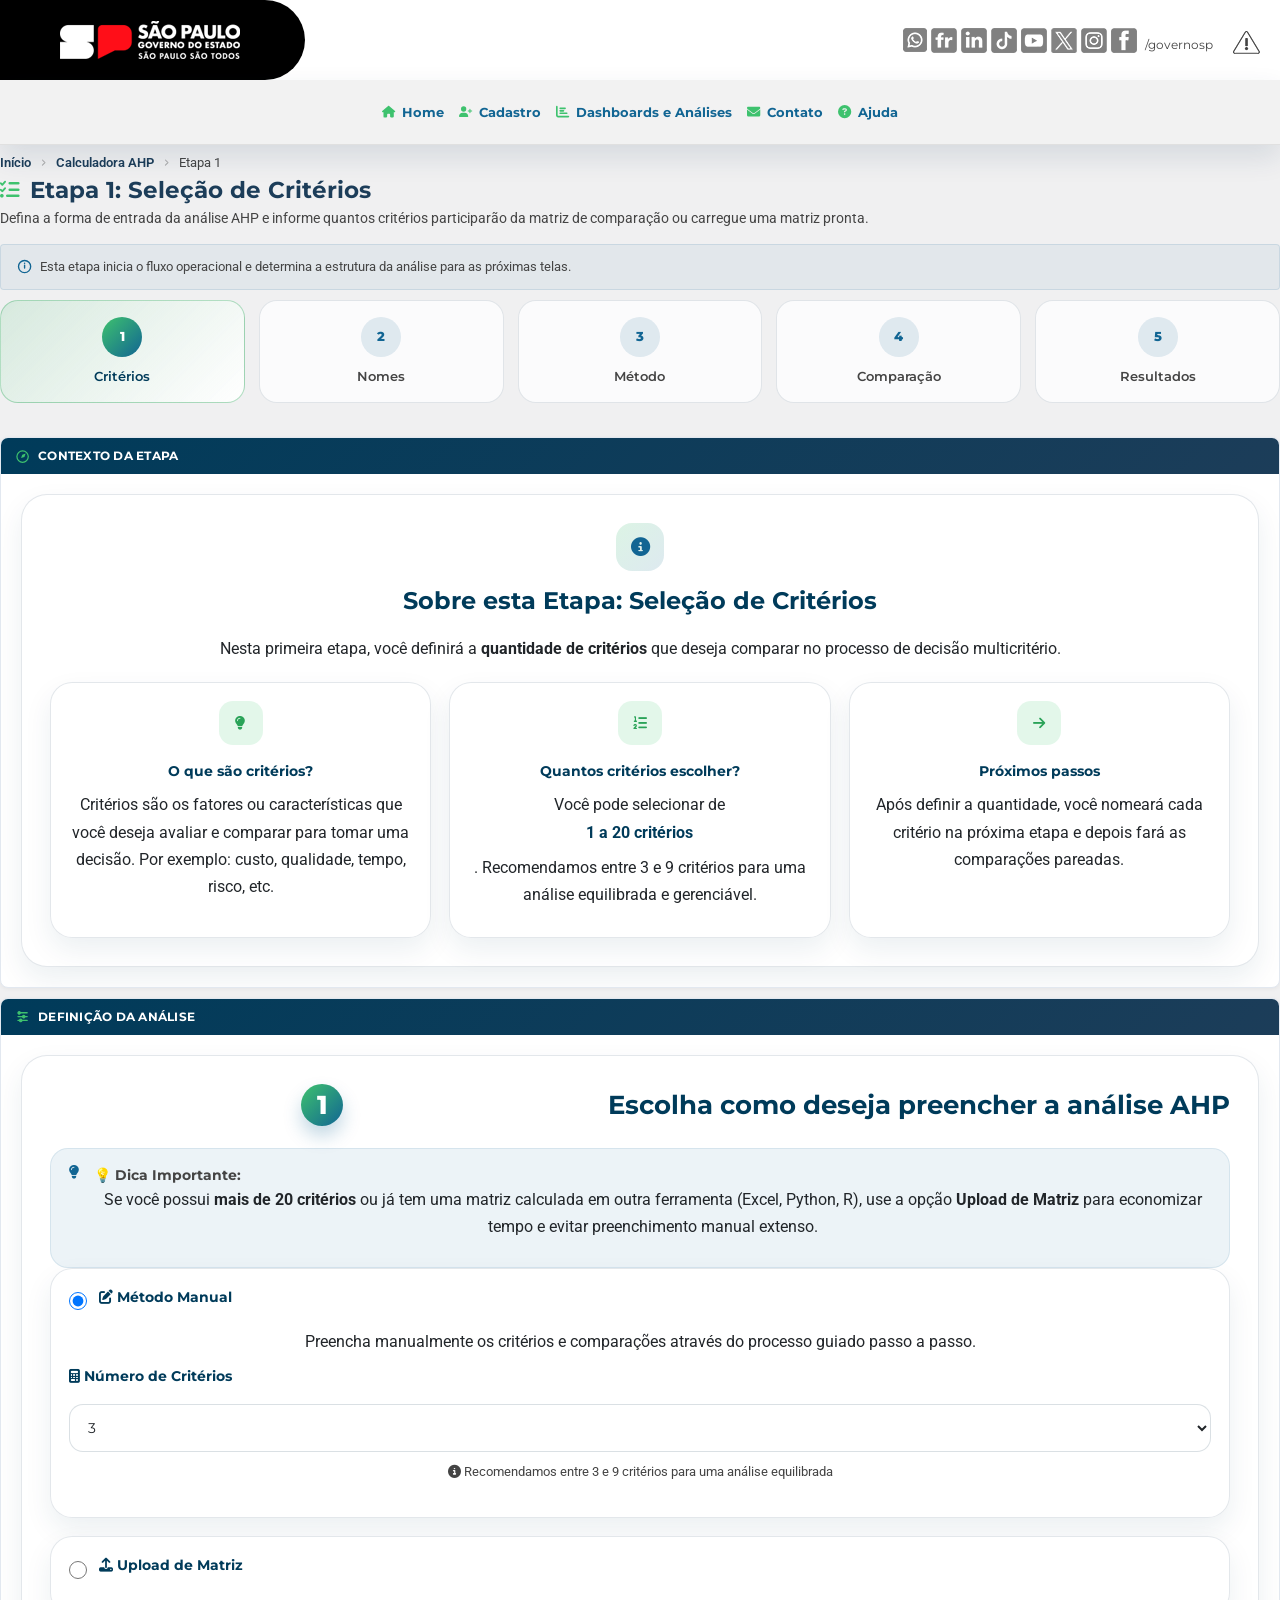
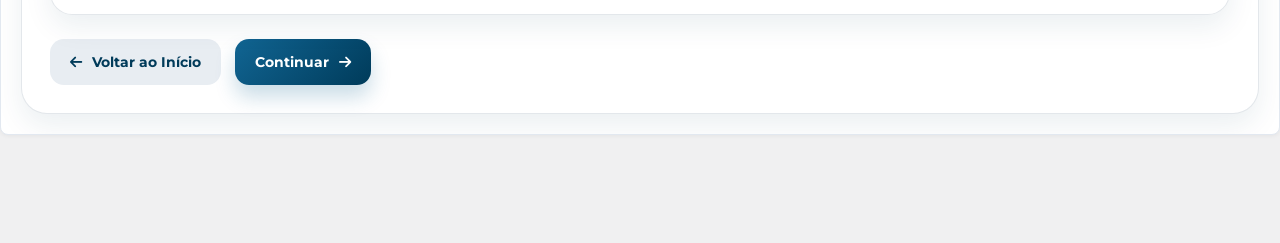
==== commit 7d8a2d1e: "fix: centralizacao responsiva dos cards; restaura vw-header; ajusta offset do cabecalho; adiciona ca" ====
--- a/step1-criterios.html
+++ b/step1-criterios.html
@@ -12,6 +12,7 @@
     <link rel="stylesheet" href="sigma-ahp.css">
 </head>
 <body class="cadastro-page app-template-page ahp-app vw-page preview-sticky-footer">
+    <div id="cabecalho-fragment-anchor"></div>
     <main class="sigma-main ahp-main">
         <div class="cf-main ahp-shell">
             <header class="vw-header">
@@ -47,6 +48,49 @@
             </section>
         </div>
     </main>
-    <script src="assets/govsp/js/script-top-v2.js"></script><script src="templates_modelo/script_template_base_aplicacao.js"></script><script src="js/layout.js"></script><script src="js/script.js"></script><script>let uploadedMatrixData = null;function toggleInputMethod(){const manualRadio=document.getElementById('method-manual');const uploadRadio=document.getElementById('method-upload');const manualContent=document.getElementById('manual-method-content');const uploadContent=document.getElementById('upload-method-content');const continueBtn=document.getElementById('continue-btn');if(manualRadio.checked){manualContent.style.display='block';uploadContent.style.display='none';continueBtn.textContent='Continuar';continueBtn.innerHTML='Continuar<i class="fas fa-arrow-right c-btn__icon c-btn__icon--right"></i>';continueBtn.onclick=processCriteriaCount;}else if(uploadRadio.checked){manualContent.style.display='none';uploadContent.style.display='block';continueBtn.textContent='Processar Matriz';continueBtn.innerHTML='<i class="fas fa-check c-btn__icon"></i>Processar Matriz';continueBtn.onclick=processUploadedMatrix;}}function downloadMatrixTemplate(format){const sampleCriteria=['Critério 1','Critério 2','Critério 3'];const sampleMatrix=[[1,1,1],[1,1,1],[1,1,1]];if(format==='csv'){let csvContent=','+sampleCriteria.join(',')+'\n';for(let i=0;i<sampleCriteria.length;i++){let row=sampleCriteria[i];for(let j=0;j<sampleMatrix[i].length;j++){row+=','+sampleMatrix[i][j];}csvContent+=row+'\n';}csvContent+='\n# INSTRUÇÕES:\n';csvContent+='# 1. Mantenha a primeira linha (nomes dos critérios) e primeira coluna\n';csvContent+='# 2. Substitua os valores 1 pelas suas comparações usando a escala de Saaty (1-9)\n';csvContent+='# 3. Diagonal principal deve sempre ser 1\n';csvContent+='# 4. Para cada par (i,j), se você preencher valor X, o par (j,i) será automaticamente 1/X\n';csvContent+='# 5. Escala: 1=Igual, 3=Moderado, 5=Forte, 7=Muito forte, 9=Extremo (valores pares são intermediários)\n';const blob=new Blob([csvContent],{type:'text/csv;charset=utf-8;'});const url=URL.createObjectURL(blob);const link=document.createElement('a');link.href=url;link.download='modelo_matriz_ahp.csv';link.click();URL.revokeObjectURL(url);showNotification('Modelo CSV baixado com sucesso!','success');}else if(format==='json'){const templateData={criteria:sampleCriteria,matrix:sampleMatrix,instructions:{step1:'Edite o array criteria com os nomes dos seus critérios',step2:'Ajuste o tamanho da matriz matrix conforme o número de critérios',step3:'Preencha a matriz usando a escala de Saaty (1-9)',scale:'1=Igual, 3=Moderado, 5=Forte, 7=Muito forte, 9=Extremo',note:'A diagonal principal deve sempre ser 1. Para cada par (i,j), o valor (j,i) será automaticamente calculado como 1/valor(i,j)'}};const jsonContent=JSON.stringify(templateData,null,2);const blob=new Blob([jsonContent],{type:'application/json;charset=utf-8;'});const url=URL.createObjectURL(blob);const link=document.createElement('a');link.href=url;link.download='modelo_matriz_ahp.json';link.click();URL.revokeObjectURL(url);showNotification('Modelo JSON baixado com sucesso!','success');}}function handleFileSelect(event){const file=event.target.files[0];const fileInfo=document.getElementById('file-info');if(!file){fileInfo.innerHTML='';uploadedMatrixData=null;return;}const fileName=file.name;const fileSize=(file.size/1024).toFixed(2)+' KB';const fileExtension=fileName.split('.').pop().toLowerCase();fileInfo.innerHTML=`<div class="selected-file"><i class="fas fa-file-alt"></i><div><strong>${fileName}</strong><small>${fileSize}</small></div></div>`;const reader=new FileReader();reader.onload=function(e){try{const content=e.target.result;if(fileExtension==='csv'){uploadedMatrixData=parseCSVMatrix(content);}else if(fileExtension==='json'){uploadedMatrixData=parseJSONMatrix(content);}else{throw new Error('Formato de arquivo não suportado. Use CSV ou JSON.');}if(uploadedMatrixData){showNotification('Arquivo carregado com sucesso! Clique em Processar Matriz para continuar.','success');}}catch(error){showNotification('Erro ao ler arquivo: '+error.message,'error');uploadedMatrixData=null;}};reader.onerror=function(){showNotification('Erro ao ler o arquivo.','error');uploadedMatrixData=null;};reader.readAsText(file);}function parseCSVMatrix(content){const lines=content.split('\n').filter(line=>line.trim()&&!line.trim().startsWith('#'));if(lines.length<2){throw new Error('Arquivo CSV inválido: muito poucas linhas.');}const headerLine=lines[0].split(',').map(s=>s.trim()).filter(s=>s);const criteria=headerLine.slice(1);const matrix=[];for(let i=1;i<lines.length&&i<=criteria.length;i++){const parts=lines[i].split(',').map(s=>s.trim());const row=[];for(let j=1;j<parts.length&&j<=criteria.length;j++){const value=parseFloat(parts[j]);if(isNaN(value)){throw new Error(`Valor inválido na linha ${i}, coluna ${j}: ${parts[j]}`);}row.push(value);}if(row.length===criteria.length){matrix.push(row);}}if(matrix.length!==criteria.length){throw new Error(`Matriz não é quadrada. Critérios: ${criteria.length}, Linhas: ${matrix.length}`);}validateMatrix(criteria,matrix);return{criteria,matrix};}function parseJSONMatrix(content){const data=JSON.parse(content);if(!data.criteria||!Array.isArray(data.criteria)){throw new Error('JSON inválido: propriedade criteria não encontrada ou não é um array.');}if(!data.matrix||!Array.isArray(data.matrix)){throw new Error('JSON inválido: propriedade matrix não encontrada ou não é um array.');}const criteria=data.criteria;const matrix=data.matrix;if(matrix.length!==criteria.length){throw new Error(`Matriz não é quadrada. Critérios: ${criteria.length}, Linhas: ${matrix.length}`);}for(let i=0;i<matrix.length;i++){if(!Array.isArray(matrix[i])||matrix[i].length!==criteria.length){throw new Error(`Linha ${i+1} da matriz tem tamanho incorreto.`);}}validateMatrix(criteria,matrix);return{criteria,matrix};}function validateMatrix(criteria,matrix){const n=criteria.length;for(let i=0;i<n;i++){if(matrix[i][i]!==1){throw new Error(`Diagonal principal inválida na posição [${i+1},${i+1}]. Deve ser 1, encontrado: ${matrix[i][i]}`);}}for(let i=0;i<n;i++){for(let j=i+1;j<n;j++){const value=matrix[i][j];const reciprocal=matrix[j][i];const expectedReciprocal=1/value;if(Math.abs(reciprocal-expectedReciprocal)>0.01){console.warn(`Aviso: Reciprocidade não exata em [${i+1},${j+1}]. Valor: ${value}, Recíproco esperado: ${expectedReciprocal}, Encontrado: ${reciprocal}`);}}}return true;}function processUploadedMatrix(){if(!uploadedMatrixData){showNotification('Por favor, selecione um arquivo de matriz primeiro.','error');return;}try{const{criteria,matrix}=uploadedMatrixData;localStorage.setItem('ahp_criteriaCount',criteria.length);localStorage.setItem('ahp_criteria',JSON.stringify(criteria));localStorage.setItem('ahp_uploadedMatrix',JSON.stringify(matrix));localStorage.setItem('ahp_inputMethod','upload');showNotification('Processando matriz e calculando resultados...','info');setTimeout(()=>{window.location.href='step5-resultados.html';},1000);}catch(error){showNotification('Erro ao processar matriz: '+error.message,'error');}}function processCriteriaCount(){const countSelect=document.getElementById('criteria-count');const criteriaCount=parseInt(countSelect.value,10);localStorage.removeItem('ahp_uploadedMatrix');localStorage.setItem('ahp_inputMethod','manual');localStorage.setItem('ahp_criteriaCount',criteriaCount);window.location.href='step2-nomes.html';}function showNotification(message,type){const notificationDiv=document.createElement('div');notificationDiv.className=`notification notification-${type}`;notificationDiv.innerHTML=`<i class="fas fa-${type==='success'?'check-circle':type==='error'?'exclamation-circle':'info-circle'}"></i><span>${message}</span>`;document.body.appendChild(notificationDiv);setTimeout(()=>{notificationDiv.style.animation='slideOut 0.3s ease-out';setTimeout(()=>notificationDiv.remove(),300);},4000);}document.addEventListener('DOMContentLoaded',function(){const savedCount=localStorage.getItem('ahp_criteriaCount');if(savedCount){document.getElementById('criteria-count').value=savedCount;}const savedMethod=localStorage.getItem('ahp_inputMethod');if(savedMethod==='upload'){document.getElementById('method-upload').checked=true;toggleInputMethod();}});</script>
+    <script>
+        (function () {
+            function injectCabecalho() {
+                var anchor = document.getElementById('cabecalho-fragment-anchor');
+                if (!anchor) {
+                    return;
+                }
+
+                fetch('cabecalho_fragment.html', { cache: 'no-store' })
+                    .then(function (response) {
+                        if (!response.ok) {
+                            throw new Error('Falha ao carregar cabecalho_fragment.html');
+                        }
+                        return response.text();
+                    })
+                    .then(function (html) {
+                        var template = document.createElement('template');
+                        template.innerHTML = html;
+
+                        template.content.querySelectorAll('script').forEach(function (oldScript) {
+                            var newScript = document.createElement('script');
+
+                            Array.prototype.forEach.call(oldScript.attributes, function (attribute) {
+                                newScript.setAttribute(attribute.name, attribute.value);
+                            });
+
+                            newScript.textContent = oldScript.textContent;
+                            oldScript.parentNode.replaceChild(newScript, oldScript);
+                        });
+
+                        anchor.replaceWith(template.content);
+                    })
+                    .catch(function (error) {
+                        console.error(error);
+                    });
+            }
+
+            if (document.readyState === 'loading') {
+                document.addEventListener('DOMContentLoaded', injectCabecalho);
+            } else {
+                injectCabecalho();
+            }
+        }());
+    </script><script src="assets/govsp/js/script-top-v2.js"></script><script src="templates_modelo/script_template_base_aplicacao.js"></script><script src="js/script.js"></script><script>let uploadedMatrixData = null;function toggleInputMethod(){const manualRadio=document.getElementById('method-manual');const uploadRadio=document.getElementById('method-upload');const manualContent=document.getElementById('manual-method-content');const uploadContent=document.getElementById('upload-method-content');const continueBtn=document.getElementById('continue-btn');if(manualRadio.checked){manualContent.style.display='block';uploadContent.style.display='none';continueBtn.textContent='Continuar';continueBtn.innerHTML='Continuar<i class="fas fa-arrow-right c-btn__icon c-btn__icon--right"></i>';continueBtn.onclick=processCriteriaCount;}else if(uploadRadio.checked){manualContent.style.display='none';uploadContent.style.display='block';continueBtn.textContent='Processar Matriz';continueBtn.innerHTML='<i class="fas fa-check c-btn__icon"></i>Processar Matriz';continueBtn.onclick=processUploadedMatrix;}}function downloadMatrixTemplate(format){const sampleCriteria=['Critério 1','Critério 2','Critério 3'];const sampleMatrix=[[1,1,1],[1,1,1],[1,1,1]];if(format==='csv'){let csvContent=','+sampleCriteria.join(',')+'\n';for(let i=0;i<sampleCriteria.length;i++){let row=sampleCriteria[i];for(let j=0;j<sampleMatrix[i].length;j++){row+=','+sampleMatrix[i][j];}csvContent+=row+'\n';}csvContent+='\n# INSTRUÇÕES:\n';csvContent+='# 1. Mantenha a primeira linha (nomes dos critérios) e primeira coluna\n';csvContent+='# 2. Substitua os valores 1 pelas suas comparações usando a escala de Saaty (1-9)\n';csvContent+='# 3. Diagonal principal deve sempre ser 1\n';csvContent+='# 4. Para cada par (i,j), se você preencher valor X, o par (j,i) será automaticamente 1/X\n';csvContent+='# 5. Escala: 1=Igual, 3=Moderado, 5=Forte, 7=Muito forte, 9=Extremo (valores pares são intermediários)\n';const blob=new Blob([csvContent],{type:'text/csv;charset=utf-8;'});const url=URL.createObjectURL(blob);const link=document.createElement('a');link.href=url;link.download='modelo_matriz_ahp.csv';link.click();URL.revokeObjectURL(url);showNotification('Modelo CSV baixado com sucesso!','success');}else if(format==='json'){const templateData={criteria:sampleCriteria,matrix:sampleMatrix,instructions:{step1:'Edite o array criteria com os nomes dos seus critérios',step2:'Ajuste o tamanho da matriz matrix conforme o número de critérios',step3:'Preencha a matriz usando a escala de Saaty (1-9)',scale:'1=Igual, 3=Moderado, 5=Forte, 7=Muito forte, 9=Extremo',note:'A diagonal principal deve sempre ser 1. Para cada par (i,j), o valor (j,i) será automaticamente calculado como 1/valor(i,j)'}};const jsonContent=JSON.stringify(templateData,null,2);const blob=new Blob([jsonContent],{type:'application/json;charset=utf-8;'});const url=URL.createObjectURL(blob);const link=document.createElement('a');link.href=url;link.download='modelo_matriz_ahp.json';link.click();URL.revokeObjectURL(url);showNotification('Modelo JSON baixado com sucesso!','success');}}function handleFileSelect(event){const file=event.target.files[0];const fileInfo=document.getElementById('file-info');if(!file){fileInfo.innerHTML='';uploadedMatrixData=null;return;}const fileName=file.name;const fileSize=(file.size/1024).toFixed(2)+' KB';const fileExtension=fileName.split('.').pop().toLowerCase();fileInfo.innerHTML=`<div class="selected-file"><i class="fas fa-file-alt"></i><div><strong>${fileName}</strong><small>${fileSize}</small></div></div>`;const reader=new FileReader();reader.onload=function(e){try{const content=e.target.result;if(fileExtension==='csv'){uploadedMatrixData=parseCSVMatrix(content);}else if(fileExtension==='json'){uploadedMatrixData=parseJSONMatrix(content);}else{throw new Error('Formato de arquivo não suportado. Use CSV ou JSON.');}if(uploadedMatrixData){showNotification('Arquivo carregado com sucesso! Clique em Processar Matriz para continuar.','success');}}catch(error){showNotification('Erro ao ler arquivo: '+error.message,'error');uploadedMatrixData=null;}};reader.onerror=function(){showNotification('Erro ao ler o arquivo.','error');uploadedMatrixData=null;};reader.readAsText(file);}function parseCSVMatrix(content){const lines=content.split('\n').filter(line=>line.trim()&&!line.trim().startsWith('#'));if(lines.length<2){throw new Error('Arquivo CSV inválido: muito poucas linhas.');}const headerLine=lines[0].split(',').map(s=>s.trim()).filter(s=>s);const criteria=headerLine.slice(1);const matrix=[];for(let i=1;i<lines.length&&i<=criteria.length;i++){const parts=lines[i].split(',').map(s=>s.trim());const row=[];for(let j=1;j<parts.length&&j<=criteria.length;j++){const value=parseFloat(parts[j]);if(isNaN(value)){throw new Error(`Valor inválido na linha ${i}, coluna ${j}: ${parts[j]}`);}row.push(value);}if(row.length===criteria.length){matrix.push(row);}}if(matrix.length!==criteria.length){throw new Error(`Matriz não é quadrada. Critérios: ${criteria.length}, Linhas: ${matrix.length}`);}validateMatrix(criteria,matrix);return{criteria,matrix};}function parseJSONMatrix(content){const data=JSON.parse(content);if(!data.criteria||!Array.isArray(data.criteria)){throw new Error('JSON inválido: propriedade criteria não encontrada ou não é um array.');}if(!data.matrix||!Array.isArray(data.matrix)){throw new Error('JSON inválido: propriedade matrix não encontrada ou não é um array.');}const criteria=data.criteria;const matrix=data.matrix;if(matrix.length!==criteria.length){throw new Error(`Matriz não é quadrada. Critérios: ${criteria.length}, Linhas: ${matrix.length}`);}for(let i=0;i<matrix.length;i++){if(!Array.isArray(matrix[i])||matrix[i].length!==criteria.length){throw new Error(`Linha ${i+1} da matriz tem tamanho incorreto.`);}}validateMatrix(criteria,matrix);return{criteria,matrix};}function validateMatrix(criteria,matrix){const n=criteria.length;for(let i=0;i<n;i++){if(matrix[i][i]!==1){throw new Error(`Diagonal principal inválida na posição [${i+1},${i+1}]. Deve ser 1, encontrado: ${matrix[i][i]}`);}}for(let i=0;i<n;i++){for(let j=i+1;j<n;j++){const value=matrix[i][j];const reciprocal=matrix[j][i];const expectedReciprocal=1/value;if(Math.abs(reciprocal-expectedReciprocal)>0.01){console.warn(`Aviso: Reciprocidade não exata em [${i+1},${j+1}]. Valor: ${value}, Recíproco esperado: ${expectedReciprocal}, Encontrado: ${reciprocal}`);}}}return true;}function processUploadedMatrix(){if(!uploadedMatrixData){showNotification('Por favor, selecione um arquivo de matriz primeiro.','error');return;}try{const{criteria,matrix}=uploadedMatrixData;localStorage.setItem('ahp_criteriaCount',criteria.length);localStorage.setItem('ahp_criteria',JSON.stringify(criteria));localStorage.setItem('ahp_uploadedMatrix',JSON.stringify(matrix));localStorage.setItem('ahp_inputMethod','upload');showNotification('Processando matriz e calculando resultados...','info');setTimeout(()=>{window.location.href='step5-resultados.html';},1000);}catch(error){showNotification('Erro ao processar matriz: '+error.message,'error');}}function processCriteriaCount(){const countSelect=document.getElementById('criteria-count');const criteriaCount=parseInt(countSelect.value,10);localStorage.removeItem('ahp_uploadedMatrix');localStorage.setItem('ahp_inputMethod','manual');localStorage.setItem('ahp_criteriaCount',criteriaCount);window.location.href='step2-nomes.html';}function showNotification(message,type){const notificationDiv=document.createElement('div');notificationDiv.className=`notification notification-${type}`;notificationDiv.innerHTML=`<i class="fas fa-${type==='success'?'check-circle':type==='error'?'exclamation-circle':'info-circle'}"></i><span>${message}</span>`;document.body.appendChild(notificationDiv);setTimeout(()=>{notificationDiv.style.animation='slideOut 0.3s ease-out';setTimeout(()=>notificationDiv.remove(),300);},4000);}document.addEventListener('DOMContentLoaded',function(){const savedCount=localStorage.getItem('ahp_criteriaCount');if(savedCount){document.getElementById('criteria-count').value=savedCount;}const savedMethod=localStorage.getItem('ahp_inputMethod');if(savedMethod==='upload'){document.getElementById('method-upload').checked=true;toggleInputMethod();}});</script>
 </body>
 </html>
--- a/sigma-ahp.css
+++ b/sigma-ahp.css
@@ -12,6 +12,11 @@
   --ahp-radius: 22px;
   --ahp-radius-sm: 14px;
   --ahp-page-width: min(1360px, calc(100vw - 32px));
+  --ahp-footer-clearance: clamp(96px, 12vh, 152px);
+  /* Aliases para variáveis legadas usadas em scripts inline */
+  --pli-azul-escuro: var(--pli-deep);
+  --pli-azul-principal: var(--pli-blue);
+  --pli-verde-principal: var(--pli-green);
 }
 
 * {
@@ -35,6 +40,50 @@
 
 body.ahp-app a {
   color: var(--pli-blue);
+}
+
+body.ahp-app.preview-sticky-footer .ahp-main {
+  padding-top: 0;
+  padding-bottom: 0;
+}
+
+body.ahp-app .sigma-cabecalho-espacador {
+  height: var(--sigma-cabecalho-offset, 0px) !important;
+}
+
+body.ahp-app.preview-sticky-footer .ahp-shell {
+  padding-bottom: var(--ahp-footer-clearance);
+}
+
+/* ── Cards: centralização responsiva ── */
+body.ahp-app .app-template-summary-grid {
+  display: flex;
+  flex-wrap: wrap;
+  justify-content: center;
+  gap: 1rem;
+}
+body.ahp-app .app-template-summary-card {
+  flex: 1 1 clamp(200px, 28%, 340px);
+}
+
+body.ahp-app .features-grid {
+  display: flex;
+  flex-wrap: wrap;
+  justify-content: center;
+  gap: 1rem;
+}
+body.ahp-app .feature-card {
+  flex: 1 1 clamp(180px, 22%, 280px);
+}
+
+body.ahp-app .process-grid {
+  display: flex;
+  flex-wrap: wrap;
+  justify-content: center;
+  gap: 1rem;
+}
+body.ahp-app .process-card {
+  flex: 1 1 clamp(150px, 18%, 230px);
 }
 
 .sigma-header--public .sigma-navbar__brand {
@@ -493,6 +542,41 @@
   transition: transform 0.2s ease, box-shadow 0.2s ease, background 0.2s ease;
 }
 
+body.ahp-app .c-btn,
+body.ahp-app a.c-btn,
+body.ahp-app button.c-btn,
+body.ahp-app .c-btn:visited,
+body.ahp-app .c-btn:hover,
+body.ahp-app .c-btn:focus,
+body.ahp-app .c-btn:active {
+  color: #ffffff !important;
+}
+
+body.ahp-app .c-btn i,
+body.ahp-app .c-btn span {
+  color: inherit !important;
+}
+
+body.ahp-app .c-btn--secondary,
+body.ahp-app a.c-btn--secondary,
+body.ahp-app button.c-btn--secondary,
+body.ahp-app .c-btn--secondary:visited,
+body.ahp-app .c-btn--secondary:hover,
+body.ahp-app .c-btn--secondary:focus,
+body.ahp-app .c-btn--secondary:active {
+  color: var(--pli-deep) !important;
+}
+
+body.ahp-app .c-btn--outline,
+body.ahp-app a.c-btn--outline,
+body.ahp-app button.c-btn--outline,
+body.ahp-app .c-btn--outline:visited,
+body.ahp-app .c-btn--outline:hover,
+body.ahp-app .c-btn--outline:focus,
+body.ahp-app .c-btn--outline:active {
+  color: var(--pli-blue) !important;
+}
+
 .c-btn:hover {
   transform: translateY(-2px);
 }
@@ -505,13 +589,13 @@
 
 .c-btn--secondary {
   background: #e8edf2;
-  color: #ffffff;
+  color: var(--pli-deep);
 }
 
 .c-btn--outline {
   background: transparent;
-  border: 1px solid rgba(17, 101, 147, 0.2);
-  color: #ffffff;
+  border: 1px solid rgba(17, 101, 147, 0.45);
+  color: var(--pli-blue);
 }
 
 .c-btn--block {
